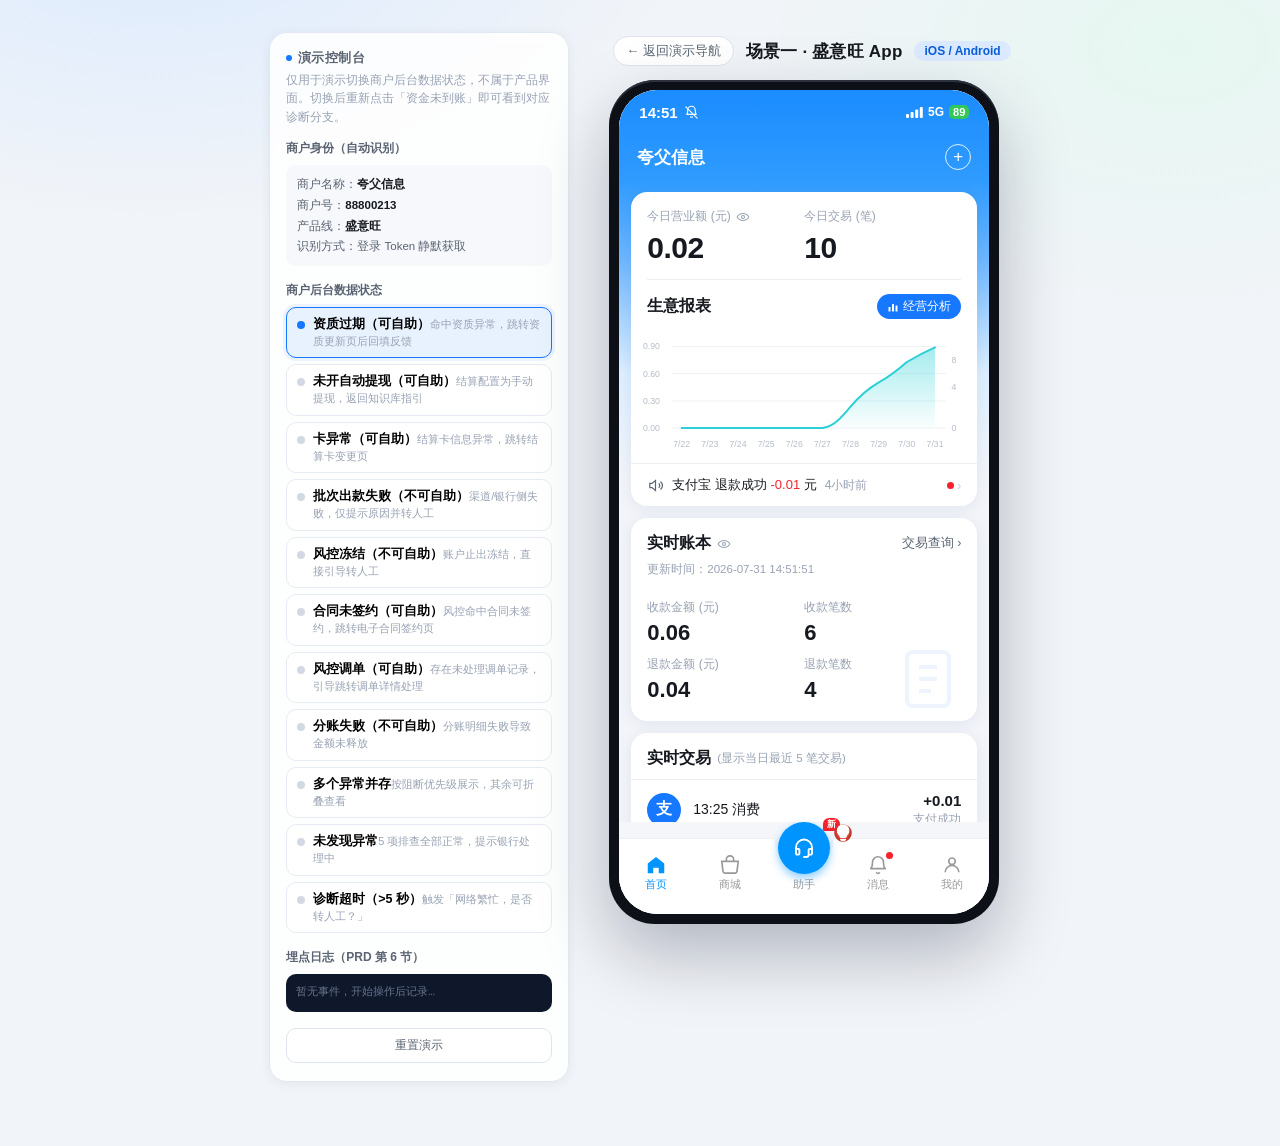
==== app.html @ 4fbb6209 "Deploy merchant self-service assistant demo for GitHub Pages. EOF" ====
<!DOCTYPE html>
<html lang="zh-CN">
<head>
<meta charset="UTF-8">
<meta name="viewport" content="width=device-width, initial-scale=1, viewport-fit=cover">
<title>盛意旺 App · 自助服务助手（演示）</title>
<link rel="stylesheet" href="https://cdn.jsdelivr.net/npm/bootstrap-icons@1.11.3/font/bootstrap-icons.min.css">
<link rel="stylesheet" href="assets/css/base.css?v=rediag1">
<link rel="stylesheet" href="assets/css/app.css?v=tab5">
  <link rel="stylesheet" href="assets/annotation/product-annotation.css">
</head>
<body>

<div class="stage">
  <!-- ==================== 演示控制台（非产品界面） ==================== -->
  <aside class="console">
    <div class="console-title">演示控制台</div>
    <p class="console-note">仅用于演示切换商户后台数据状态，不属于产品界面。切换后重新点击「资金未到账」即可看到对应诊断分支。</p>

    <div class="console-group">
      <h4>商户身份（自动识别）</h4>
      <div class="console-merchant" id="consoleMerchant"></div>
    </div>

    <div class="console-group">
      <h4>商户后台数据状态</h4>
      <div class="scenario-list" id="scenarioList"></div>
    </div>

    <div class="console-group">
      <h4>埋点日志（PRD 第 6 节）</h4>
      <div class="track-log" id="trackLog"><div class="empty">暂无事件，开始操作后记录…</div></div>
    </div>

    <button class="console-reset" id="btnReset">重置演示</button>
  </aside>

  <!-- ==================== 手机演示区 ==================== -->
  <main class="stage-main">
    <div class="stage-head">
      <a class="back" href="index.html">← 返回演示导航</a>
      <h1>场景一 · 盛意旺 App</h1>
      <span class="tag">iOS / Android</span>
    </div>

    <div class="phone">
      <div class="phone-screen" id="screen">

        <!-- ---------------- App 首页 ---------------- -->
        <section class="view is-active" data-view="home">
          <div class="app-top">
            <div data-statusbar="blue"></div>
            <div class="app-title-row">夸父信息<button class="plus">+</button></div>
          </div>

          <div class="view-body app-home">
            <!-- 营业额 + 生意报表 -->
            <div class="app-card">
              <div class="metric-row">
                <div class="metric">
                  <div class="m-label">今日营业额 (元)
                    <svg width="14" height="14" viewBox="0 0 24 24" fill="none" stroke="currentColor" stroke-width="1.8"><path d="M2 12s3.6-6 10-6 10 6 10 6-3.6 6-10 6-10-6-10-6z"/><circle cx="12" cy="12" r="2.6"/></svg>
                  </div>
                  <div class="m-num">0.02</div>
                </div>
                <div class="metric">
                  <div class="m-label">今日交易 (笔)</div>
                  <div class="m-num">10</div>
                </div>
              </div>

              <div class="card-divider"></div>

              <div class="report-head">
                <h3>生意报表</h3>
                <button class="analysis">
                  <svg width="12" height="12" viewBox="0 0 24 24" fill="currentColor"><rect x="3" y="12" width="4" height="9" rx="1"/><rect x="10" y="6" width="4" height="15" rx="1"/><rect x="17" y="9" width="4" height="12" rx="1"/></svg>
                  经营分析
                </button>
              </div>

              <div class="chart-wrap">
                <svg viewBox="0 0 340 132" role="img" aria-label="近十日营业额趋势">
                  <defs>
                    <linearGradient id="areaFill" x1="0" y1="0" x2="0" y2="1">
                      <stop offset="0%" stop-color="#2ad0d6" stop-opacity="0.42"/>
                      <stop offset="100%" stop-color="#2ad0d6" stop-opacity="0.02"/>
                    </linearGradient>
                  </defs>
                  <g font-size="9" fill="#b6bdc9">
                    <text x="4" y="21">0.90</text><text x="4" y="49">0.60</text>
                    <text x="4" y="77">0.30</text><text x="4" y="105">0.00</text>
                    <text x="322" y="35">8</text><text x="322" y="63">4</text><text x="322" y="105">0</text>
                  </g>
                  <g stroke="#eef1f5" stroke-width="1">
                    <line x1="34" y1="18" x2="316" y2="18"/><line x1="34" y1="46" x2="316" y2="46"/>
                    <line x1="34" y1="74" x2="316" y2="74"/><line x1="34" y1="102" x2="316" y2="102"/>
                  </g>
                  <path d="M44,102 L189,102 C200,101 208,92 218,80 C228,68 237,61 247,55 C260,48 268,41 276,34 C288,27 296,23 305,19 L305,102 Z" fill="url(#areaFill)"/>
                  <path d="M44,102 L189,102 C200,101 208,92 218,80 C228,68 237,61 247,55 C260,48 268,41 276,34 C288,27 296,23 305,19"
                        fill="none" stroke="#2ad0d6" stroke-width="2" stroke-linecap="round"/>
                  <g font-size="9" fill="#b6bdc9" text-anchor="middle">
                    <text x="44" y="122">7/22</text><text x="73" y="122">7/23</text><text x="102" y="122">7/24</text>
                    <text x="131" y="122">7/25</text><text x="160" y="122">7/26</text><text x="189" y="122">7/27</text>
                    <text x="218" y="122">7/28</text><text x="247" y="122">7/29</text><text x="276" y="122">7/30</text>
                    <text x="305" y="122">7/31</text>
                  </g>
                </svg>
              </div>

              <div class="broadcast">
                <svg width="17" height="17" viewBox="0 0 24 24" fill="none" stroke="#5b6472" stroke-width="1.7" stroke-linecap="round"><path d="M4 9v6h3l5 4V5L7 9H4z"/><path d="M17 9.5a3.5 3.5 0 0 1 0 5"/><path d="M19.5 7a6.5 6.5 0 0 1 0 10"/></svg>
                <span>支付宝 退款成功 <span class="bc-red">-0.01</span> 元</span>
                <span class="bc-time">4小时前</span>
                <span class="bc-arrow"><span class="bc-dot"></span>›</span>
              </div>
            </div>

            <!-- 实时账本 -->
            <div class="app-card">
              <div class="card-head">
                <h3>实时账本
                  <svg width="14" height="14" viewBox="0 0 24 24" fill="none" stroke="#98a2b3" stroke-width="1.8"><path d="M2 12s3.6-6 10-6 10 6 10 6-3.6 6-10 6-10-6-10-6z"/><circle cx="12" cy="12" r="2.6"/></svg>
                </h3>
                <span class="link">交易查询 ›</span>
              </div>
              <div class="update-time">更新时间：2026-07-31 14:51:51</div>
              <div class="ledger-grid">
                <div class="lg-item"><div class="lg-label">收款金额 (元)</div><div class="lg-num">0.06</div></div>
                <div class="lg-item"><div class="lg-label">收款笔数</div><div class="lg-num">6</div></div>
                <div class="lg-item"><div class="lg-label">退款金额 (元)</div><div class="lg-num">0.04</div></div>
                <div class="lg-item"><div class="lg-label">退款笔数</div><div class="lg-num">4</div></div>
              </div>
              <svg class="ledger-mark" width="72" height="72" viewBox="0 0 24 24" fill="none" stroke="#dbeafe" stroke-width="1.4"><rect x="4" y="3" width="14" height="18" rx="2"/><path d="M8 8h6M8 12h6M8 16h4"/></svg>
            </div>

            <!-- 实时交易 -->
            <div class="app-card">
              <div class="card-head"><h3>实时交易 <span class="sub">(显示当日最近 5 笔交易)</span></h3></div>
              <div style="height:6px"></div>
              <div class="trade-row"><span class="t-icon ali">支</span><span class="t-main">13:25 消费</span>
                <span class="t-right"><div class="t-amt">+0.01</div><div class="t-state">支付成功</div></span></div>
              <div class="trade-row"><span class="t-icon ali">支</span><span class="t-main">13:10 消费</span>
                <span class="t-right"><div class="t-amt">+0.01</div><div class="t-state">支付成功</div></span></div>
              <div class="trade-row"><span class="t-icon ali">支</span><span class="t-main">11:24 退款</span>
                <span class="t-right"><div class="t-amt minus">-0.01</div><div class="t-state">退款成功</div></span></div>
              <div class="trade-row"><span class="t-icon wx">微</span><span class="t-main">11:20 消费</span>
                <span class="t-right"><div class="t-amt">+0.01</div><div class="t-state">支付成功</div></span></div>
              <div class="trade-row"><span class="t-icon ali">支</span><span class="t-main">10:58 退款</span>
                <span class="t-right"><div class="t-amt minus">-0.01</div><div class="t-state">退款成功</div></span></div>
            </div>
          </div>

          <nav class="tabbar" data-tabbar>
            <div class="tabbar-surface" aria-hidden="true"></div>
            <div class="tabbar-row">
              <button class="tab is-on" data-tab="home" type="button">
                <i class="tab-ico" aria-hidden="true">
                  <svg width="22" height="22" viewBox="0 0 24 24" fill="currentColor"><path d="M12 3.2 3 10.4V21h6v-6h6v6h6V10.4z"/></svg>
                </i>
                <span class="tab-txt">首页</span>
              </button>
              <button class="tab" data-tab="shop" type="button">
                <i class="tab-ico" aria-hidden="true">
                  <svg width="22" height="22" viewBox="0 0 24 24" fill="none" stroke="currentColor" stroke-width="1.8"><path d="M3 8h18l-1.4 11a2 2 0 0 1-2 1.8H6.4a2 2 0 0 1-2-1.8z"/><path d="M8 8V6a4 4 0 0 1 8 0v2"/></svg>
                </i>
                <span class="tab-txt">商城</span>
              </button>
              <button class="tab tab-raised" data-tab="assistant" type="button">
                <i class="raised-btn" aria-hidden="true">
                  <em class="t-badge">新</em>
                  <svg width="24" height="24" viewBox="0 0 24 24" fill="none" stroke="#ffffff" stroke-width="1.9" stroke-linecap="round"><path d="M4 13v-1.5a8 8 0 0 1 16 0V13"/><path d="M4 13h2.4a1 1 0 0 1 1 1v3.6a1 1 0 0 1-1 1H5.2A1.2 1.2 0 0 1 4 17.4zM20 13h-2.4a1 1 0 0 0-1 1v3.6a1 1 0 0 0 1 1h1.2a1.2 1.2 0 0 0 1.2-1.2z"/><path d="M12 21h2.5a2 2 0 0 0 2-2"/></svg>
                </i>
                <span class="tab-txt">助手</span>
              </button>
              <button class="tab" data-tab="msg" type="button">
                <i class="tab-ico" aria-hidden="true">
                  <em class="t-dot"></em>
                  <svg width="22" height="22" viewBox="0 0 24 24" fill="none" stroke="currentColor" stroke-width="1.8"><path d="M18 9A6 6 0 0 0 6 9c0 6-2.5 7-2.5 7h17S18 15 18 9z"/><path d="M10 20a2.4 2.4 0 0 0 4 0"/></svg>
                </i>
                <span class="tab-txt">消息</span>
              </button>
              <button class="tab" data-tab="me" type="button">
                <i class="tab-ico" aria-hidden="true">
                  <svg width="22" height="22" viewBox="0 0 24 24" fill="none" stroke="currentColor" stroke-width="1.8"><circle cx="12" cy="8" r="3.6"/><path d="M4.5 20a7.5 7.5 0 0 1 15 0"/></svg>
                </i>
                <span class="tab-txt">我的</span>
              </button>
            </div>
            <span class="tabbar-tip">
              <span class="tooltip-icon"><i class="bi bi-lightbulb-fill"></i></span>
              <div class="product-tip"><div class="product-tip-content">底部 5 Tab：首页、商城、助手（中间凸起）、消息、我的。点击凸起「助手」基于登录 Token 静默识别商户，进入自助服务助手。</div></div>
            </span>
          </nav>
        </section>

        <!-- ---------------- 商城 / 消息 / 我的（底导占位页） ---------------- -->
        <section class="view" data-view="shop">
          <div class="asst-nav">
            <div data-statusbar="light"></div>
            <div class="nav-bar">商城</div>
          </div>
          <div class="view-body stub-page">
            <div class="stub-card">
              <div class="stub-ico shop">商</div>
              <h2>商城</h2>
              <p>演示环境底导路由占位页，正式环境展示采购商城首页。</p>
            </div>
          </div>
          <nav class="tabbar" data-tabbar></nav>
        </section>

        <section class="view" data-view="msg">
          <div class="asst-nav">
            <div data-statusbar="light"></div>
            <div class="nav-bar">消息</div>
          </div>
          <div class="view-body stub-page">
            <div class="stub-card">
              <div class="stub-ico msg">讯</div>
              <h2>消息</h2>
              <p>演示环境底导路由占位页，正式环境展示系统通知与会话列表。</p>
            </div>
          </div>
          <nav class="tabbar" data-tabbar></nav>
        </section>

        <section class="view" data-view="me">
          <div class="asst-nav">
            <div data-statusbar="light"></div>
            <div class="nav-bar">我的</div>
          </div>
          <div class="view-body stub-page">
            <div class="stub-card">
              <div class="stub-ico me">我</div>
              <h2>我的</h2>
              <p>演示环境底导路由占位页，正式环境展示商户中心。</p>
            </div>
          </div>
          <nav class="tabbar" data-tabbar></nav>
        </section>

        <!-- ---------------- 自助服务助手首页 ---------------- -->
        <section class="view" data-view="asst-home">
          <div class="asst-nav">
            <div data-statusbar="light"></div>
            <div class="nav-bar">
              <div class="nav-left"><button data-act="back-app" type="button" aria-label="返回">‹</button></div>
              <span class="nav-title">自助服务助手
                <span class="tooltip-icon"><i class="bi bi-lightbulb-fill"></i></span>
                <div class="product-tip">
                  <div class="product-tip-content">助手首页顶部展示问候语与商户名称，身份来自登录态自动识别；获取失败时不阻断流程，降级为引导页并可直接转人工。左上角返回可回到 App 上一页。</div>
                </div>
              </span>
              <div class="nav-right"><button data-act="to-agent-direct" type="button" style="color:var(--brand);font-size:13px">人工</button></div>
            </div>
          </div>
          <div class="view-body" data-slot="asst-home"></div>
        </section>

        <!-- ---------------- 结算信息与结算规则 ---------------- -->
        <section class="view" data-view="asst-settle">
          <div class="asst-nav">
            <div data-statusbar="light"></div>
            <div class="nav-bar">
              <div class="nav-left"><button data-act="back-home" type="button" aria-label="返回">‹</button></div>
              <span class="nav-title">结算信息
                <span class="tooltip-icon"><i class="bi bi-lightbulb-fill"></i></span>
                <div class="product-tip"><div class="product-tip-content">展示当前商户的结算卡（类型、账户名与卡号脱敏、归属银行）与结算规则（周期、日切时间、自动提现、预留金额、出款服务类型），是判断「未到账」是否属于规则内的关键依据。</div></div>
              </span>
            </div>
          </div>
          <div class="view-body" data-slot="asst-settle"></div>
        </section>

        <!-- ---------------- 诊断中 ---------------- -->
        <section class="view" data-view="asst-diag">
          <div class="asst-nav">
            <div data-statusbar="light"></div>
            <div class="nav-bar">
              <div class="nav-left"><button data-act="back-home" type="button" aria-label="返回">‹</button></div>
              <span class="nav-title">智能诊断
                <span class="tooltip-icon"><i class="bi bi-lightbulb-fill"></i></span>
                <div class="product-tip">
                  <div class="product-tip-content">诊断引擎并行查询风控、资质、结算配置、出款批次、分账 5 个系统，命中首个阻断异常即终止后续查询并返回结论，目标 10 秒内出结果。</div>
                </div>
              </span>
            </div>
          </div>
          <div class="view-body" data-slot="asst-diag"></div>
        </section>

        <!-- ---------------- 诊断结果 ---------------- -->
        <section class="view" data-view="asst-result">
          <div class="asst-nav">
            <div data-statusbar="light"></div>
            <div class="nav-bar">
              <div class="nav-left"><button data-act="back-home" type="button" aria-label="返回">‹</button></div>
              <span class="nav-title">诊断报告
                <span class="tooltip-icon"><i class="bi bi-lightbulb-fill"></i></span>
                <div class="product-tip">
                  <div class="product-tip-content">结果页分三种形态：命中异常且可自助（主按钮跳转修复页）、命中异常不可自助（引导转人工）、未发现异常（安抚文案+稍后查看）。</div>
                </div>
              </span>
            </div>
          </div>
          <div class="view-body" data-slot="asst-result"></div>
        </section>

        <!-- ---------------- 自助修复功能页（由助手渲染） ---------------- -->
        <section class="view" data-view="asst-page"></section>

        <!-- ---------------- 人工客服 ---------------- -->
        <section class="view agent-view" data-view="asst-agent">
          <div class="asst-nav">
            <div data-statusbar="light"></div>
            <div class="nav-bar">
              <div class="nav-left"><button data-act="back-home" type="button" aria-label="返回">‹</button></div>
              <span class="nav-title">在线客服
                <span class="tooltip-icon"><i class="bi bi-lightbulb-fill"></i></span>
                <div class="product-tip">
                  <div class="product-tip-content">转人工时自动携带诊断快照（商户号、产品线、诊断流水号、5 项排查结果、用户操作与反馈），客服工作台同屏展示，无需商户重复描述。</div>
                </div>
              </span>
            </div>
          </div>
          <div class="view-body" data-slot="asst-agent"></div>
          <div class="chat-input">
            <div class="fake-input">演示环境，暂不支持输入</div>
            <svg width="24" height="24" viewBox="0 0 24 24" fill="none" stroke="#98a2b3" stroke-width="1.8"><circle cx="12" cy="12" r="9"/><path d="M12 8v8M8 12h8"/></svg>
          </div>
        </section>

        <div class="toast"></div>
      </div>
    </div>
  </main>
</div>

<script src="assets/js/annotation.js?v=ro1"></script>
<script src="assets/js/mock.js?v=payout2"></script>
<script src="assets/js/assistant.js?v=rediag1"></script>
<script src="assets/js/app.js?v=ro1"></script>
  <script src="assets/annotation/product-annotation.js" defer></script>
</body>
</html>
---- assets/css/base.css ----
/* ==========================================================================
   商户自助服务助手 · 公共样式
   包含：设计变量 / 演示舞台与手机壳 / 演示控制台 / 自助助手通用组件 / 产品标注
   ========================================================================== */

:root {
  --brand: #1677ff;
  --brand-strong: #0a5fd8;
  --brand-soft: #e8f2ff;
  --brand-grad: linear-gradient(135deg, #2b8cff 0%, #1677ff 55%, #0a5fd8 100%);

  --danger: #f5222d;
  --danger-soft: #fff1f0;
  --warn: #fa8c16;
  --warn-soft: #fff7e6;
  --success: #00b578;
  --success-soft: #e8fbf3;

  --text-1: #16191f;
  --text-2: #5b6472;
  --text-3: #98a2b3;
  --line: #edeff3;
  --bg: #f4f6f9;
  --card: #ffffff;

  --r-sm: 8px;
  --r-md: 12px;
  --r-lg: 16px;
  --r-xl: 22px;

  --shadow-card: 0 2px 12px rgba(16, 30, 54, 0.06);
  --shadow-pop: 0 -6px 28px rgba(16, 30, 54, 0.16);

  --font: -apple-system, BlinkMacSystemFont, "PingFang SC", "HarmonyOS Sans SC",
    "Microsoft YaHei", "Helvetica Neue", Arial, sans-serif;
  --font-num: "SF Pro Display", -apple-system, "PingFang SC", "Segoe UI", Arial, sans-serif;
}

* { box-sizing: border-box; -webkit-tap-highlight-color: transparent; }

body {
  margin: 0;
  font-family: var(--font);
  color: var(--text-1);
  background:
    radial-gradient(900px 520px at 12% -8%, #dbeafe 0%, rgba(219, 234, 254, 0) 60%),
    radial-gradient(760px 480px at 92% 4%, #e6f7f1 0%, rgba(230, 247, 241, 0) 55%),
    #f1f4f8;
  min-height: 100vh;
  -webkit-font-smoothing: antialiased;
}

button { font-family: inherit; cursor: pointer; border: none; background: none; }
a { color: inherit; }

/* ------------------------------ 演示舞台 ------------------------------ */

.stage {
  display: flex;
  align-items: flex-start;
  justify-content: center;
  gap: 40px;
  padding: 32px 24px 64px;
  max-width: 1180px;
  margin: 0 auto;
}

.stage-main { padding-top: 4px; }

.stage-head {
  display: flex;
  align-items: center;
  gap: 12px;
  margin: 0 0 14px 4px;
}

.stage-head h1 {
  font-size: 17px;
  margin: 0;
  letter-spacing: 0.2px;
}

.stage-head .tag {
  font-size: 12px;
  color: var(--brand-strong);
  background: #dbeafe;
  border-radius: 999px;
  padding: 3px 10px;
  font-weight: 600;
}

.stage-head .back {
  font-size: 13px;
  color: var(--text-2);
  text-decoration: none;
  border: 1px solid #dfe4ec;
  background: #fff;
  border-radius: 999px;
  padding: 5px 12px;
}

.stage-head .back:hover { color: var(--brand); border-color: #bcd6ff; }

/* ------------------------------ 手机壳 ------------------------------ */

.phone {
  width: 390px;
  height: 844px;
  border-radius: 46px;
  background: #0d1117;
  padding: 10px;
  box-shadow: 0 30px 70px rgba(13, 22, 45, 0.28), 0 2px 0 #2b323d inset;
  position: relative;
  flex: 0 0 auto;
}

.phone-screen {
  position: relative;
  width: 100%;
  height: 100%;
  border-radius: 38px;
  overflow: hidden;
  background: var(--bg);
  display: flex;
  flex-direction: column;
}

/* 系统状态栏（复刻附件截图） */
.status-bar {
  height: 44px;
  flex: 0 0 44px;
  display: flex;
  align-items: center;
  justify-content: space-between;
  padding: 0 20px;
  font-size: 15px;
  font-weight: 600;
  font-family: var(--font-num);
  position: relative;
  z-index: 5;
}

.status-bar .sb-left { display: flex; align-items: center; gap: 6px; }
.status-bar .sb-right { display: flex; align-items: center; gap: 5px; }

.status-bar svg { display: block; }

.sb-battery {
  display: inline-flex;
  align-items: center;
  gap: 2px;
  background: #34c759;
  color: #fff;
  border-radius: 5px;
  padding: 1px 4px;
  font-size: 11px;
  font-weight: 700;
}

.status-bar.on-blue, .status-bar.on-blue .sb-battery { color: #fff; }
.status-bar.on-light { color: #16191f; }

/* 页面层：多个视图叠放在手机屏幕内，通过 .is-active 切换 */
.view {
  position: absolute;
  inset: 0;
  display: none;
  flex-direction: column;
  background: var(--bg);
}

.view.is-active { display: flex; }

.view-body {
  flex: 1 1 auto;
  overflow-y: auto;
  overflow-x: hidden;
  -webkit-overflow-scrolling: touch;
}

.view-body::-webkit-scrollbar { width: 0; }

.slide-in { animation: slideIn 0.26s cubic-bezier(0.22, 0.61, 0.36, 1); }

@keyframes slideIn {
  from { transform: translateX(22px); opacity: 0.4; }
  to { transform: translateX(0); opacity: 1; }
}

.fade-in { animation: fadeIn 0.24s ease; }

@keyframes fadeIn {
  from { opacity: 0; transform: translateY(6px); }
  to { opacity: 1; transform: none; }
}

/* ------------------------------ 演示控制台（非产品界面） ------------------------------ */

.console {
  width: 300px;
  flex: 0 0 300px;
  background: rgba(255, 255, 255, 0.86);
  backdrop-filter: blur(6px);
  border: 1px solid #e2e8f0;
  border-radius: 18px;
  padding: 16px 16px 18px;
  box-shadow: var(--shadow-card);
  position: sticky;
  top: 24px;
}

.console-title {
  font-size: 13px;
  font-weight: 700;
  letter-spacing: 0.4px;
  color: var(--text-2);
  display: flex;
  align-items: center;
  gap: 6px;
  margin-bottom: 4px;
}

.console-title::before {
  content: "";
  width: 6px; height: 6px;
  border-radius: 50%;
  background: var(--brand);
}

.console-note {
  font-size: 11.5px;
  color: var(--text-3);
  line-height: 1.6;
  margin: 0 0 14px;
}

.console-group { margin-bottom: 16px; }

.console-group > h4 {
  font-size: 12px;
  margin: 0 0 8px;
  color: var(--text-2);
  font-weight: 700;
}

.scenario-list { display: flex; flex-direction: column; gap: 6px; }

.scenario {
  text-align: left;
  border: 1px solid #e6eaf2;
  background: #fff;
  border-radius: 10px;
  padding: 8px 10px;
  display: flex;
  gap: 8px;
  align-items: flex-start;
  transition: all 0.18s;
}

.scenario:hover { border-color: #b9d5ff; background: #f7fbff; }

.scenario.is-on {
  border-color: var(--brand);
  background: var(--brand-soft);
  box-shadow: 0 0 0 3px rgba(22, 119, 255, 0.08);
}

.scenario .dot {
  width: 8px; height: 8px;
  border-radius: 50%;
  background: #d3d9e4;
  margin-top: 5px;
  flex: 0 0 8px;
}

.scenario.is-on .dot { background: var(--brand); }
.scenario .s-name { font-size: 12.5px; font-weight: 600; }
.scenario .s-desc { font-size: 11px; color: var(--text-3); margin-top: 2px; line-height: 1.5; }

.console-merchant {
  font-size: 11.5px;
  color: var(--text-2);
  background: #f6f8fb;
  border-radius: 10px;
  padding: 9px 11px;
  line-height: 1.8;
}

.console-merchant b { color: var(--text-1); }

.track-log {
  max-height: 220px;
  overflow-y: auto;
  font-size: 11px;
  line-height: 1.6;
  color: var(--text-2);
  background: #0f172a;
  border-radius: 10px;
  padding: 10px;
  font-family: ui-monospace, SFMono-Regular, Consolas, monospace;
}

.track-log .row { color: #cbd5e1; padding: 2px 0; border-bottom: 1px dashed rgba(255,255,255,0.06); }
.track-log .row b { color: #7dd3fc; font-weight: 600; }
.track-log .row i { color: #94a3b8; font-style: normal; }
.track-log .empty { color: #64748b; }

.console-reset {
  width: 100%;
  border: 1px solid #dfe4ec;
  background: #fff;
  color: var(--text-2);
  border-radius: 10px;
  padding: 8px;
  font-size: 12px;
}

.console-reset:hover { border-color: var(--brand); color: var(--brand); }

/* ------------------------------ 助手通用组件 ------------------------------ */

.nav-bar {
  flex: 0 0 44px;
  height: 44px;
  display: flex;
  align-items: center;
  justify-content: center;
  position: relative;
  font-size: 17px;
  font-weight: 600;
}

.nav-bar .nav-left,
.nav-bar .nav-right {
  position: absolute;
  top: 0; bottom: 0;
  display: flex;
  align-items: center;
  gap: 14px;
  font-size: 15px;
  font-weight: 400;
}

.nav-bar .nav-left { left: 14px; }
.nav-bar .nav-right { right: 14px; }

/* 助手首页 */
.asst-hero {
  padding: 18px 18px 26px;
  background: var(--brand-grad);
  color: #fff;
  position: relative;
  overflow: hidden;
}

.asst-hero::after {
  content: "";
  position: absolute;
  right: -40px; top: -60px;
  width: 190px; height: 190px;
  border-radius: 50%;
  background: rgba(255, 255, 255, 0.12);
}

.asst-hero .greet { font-size: 21px; font-weight: 700; letter-spacing: 0.3px; flex: 1; min-width: 0; }
.asst-hero .greet small { font-weight: 500; opacity: 0.9; font-size: 13px; display: block; margin-top: 6px; }

.asst-hero .hero-top {
  display: flex;
  align-items: flex-start;
  gap: 10px;
  position: relative;
  z-index: 1;
}

.asst-hero .mch-switch-wrap {
  flex: 0 0 auto;
  display: inline-flex;
  align-items: center;
  gap: 4px;
  margin-top: 2px;
  position: relative;
  z-index: 2;
}

.asst-hero .mch-switch {
  display: inline-flex;
  align-items: center;
  gap: 3px;
  padding: 7px 12px;
  border-radius: 999px;
  background: #fff;
  color: var(--brand-strong, #1552c4);
  font-size: 12.5px;
  font-weight: 700;
  font-family: inherit;
  line-height: 1;
  box-shadow: 0 4px 14px rgba(16, 24, 40, 0.14);
  white-space: nowrap;
  cursor: pointer;
}

.asst-hero .mch-switch .ms-ico {
  font-size: 13px;
  font-weight: 700;
  margin-left: 1px;
}

.asst-hero .mch-switch-wrap .tooltip-icon {
  color: #fff;
  opacity: 0.95;
}

.asst-hero .mch-switch:active {
  transform: scale(0.96);
  background: #f3f7ff;
}

.asst-hero .id-row {
  display: flex;
  align-items: center;
  flex-wrap: wrap;
  gap: 7px;
  margin-top: 14px;
  font-size: 11.5px;
}

.asst-hero .chip {
  background: rgba(255, 255, 255, 0.2);
  border: 1px solid rgba(255, 255, 255, 0.28);
  border-radius: 999px;
  padding: 3px 9px;
  white-space: nowrap;
}

.asst-cards { padding: 0 14px; margin-top: -14px; position: relative; z-index: 2; }

.entry-card {
  width: 100%;
  text-align: left;
  background: var(--card);
  border-radius: var(--r-lg);
  padding: 16px;
  display: flex;
  align-items: center;
  gap: 14px;
  box-shadow: var(--shadow-card);
  margin-bottom: 12px;
  transition: transform 0.16s, box-shadow 0.16s;
}

.entry-card:active { transform: scale(0.985); }

.entry-card .ec-icon {
  width: 46px; height: 46px;
  border-radius: 14px;
  display: grid;
  place-items: center;
  flex: 0 0 46px;
}

.entry-card.primary .ec-icon { background: linear-gradient(135deg, #ff8a5b, #f5222d); color: #fff; }
.entry-card.secondary .ec-icon { background: #eef1f6; color: var(--text-2); }

.entry-card .ec-title { font-size: 16px; font-weight: 700; display: flex; align-items: center; gap: 6px; }
.entry-card .ec-desc { font-size: 12px; color: var(--text-3); margin-top: 4px; line-height: 1.5; }
.entry-card .ec-arrow { margin-left: auto; color: #c6cdd8; flex: 0 0 auto; }

.entry-card .hot {
  font-size: 10px;
  background: var(--danger-soft);
  color: var(--danger);
  border-radius: 4px;
  padding: 1px 5px;
  font-weight: 600;
}

/* 商户切换列表 */
.mch-list { margin-top: 14px; display: flex; flex-direction: column; gap: 8px; max-height: 300px; overflow-y: auto; }

.mch-item {
  width: 100%;
  text-align: left;
  border: 1.5px solid #e6eaf2;
  border-radius: 12px;
  padding: 12px 13px;
  background: #fff;
  display: flex;
  align-items: center;
  gap: 10px;
  transition: all 0.16s;
}

.mch-item.is-on { border-color: var(--brand); background: var(--brand-soft); }
.mch-item .mi-main { flex: 1; min-width: 0; }
.mch-item .mi-name { font-size: 14.5px; font-weight: 600; display: flex; align-items: center; gap: 7px; }
.mch-item .mi-id { display: block; font-size: 11.5px; color: var(--text-3); margin-top: 4px; font-family: var(--font-num); }
.mch-item .mi-state { font-size: 11.5px; color: var(--text-3); flex: 0 0 auto; }
.mch-item.is-on .mi-state { color: var(--brand); font-weight: 600; }

.line-tag { font-style: normal; font-size: 10.5px; border-radius: 4px; padding: 2px 6px; font-weight: 600; }
.line-tag.syw { background: var(--brand-soft); color: var(--brand-strong); }
.line-tag.offline { background: #f1f3f7; color: var(--text-2); }

/* 结算信息摘要卡（助手首页） */
.settle-card {
  margin: 2px 14px 12px;
  background: var(--card);
  border-radius: var(--r-lg);
  box-shadow: var(--shadow-card);
  padding: 14px;
  text-align: left;
  width: calc(100% - 28px);
}

.settle-card .sc-head { display: flex; align-items: center; margin-bottom: 10px; }
.settle-card .sc-title { font-size: 14px; font-weight: 700; }
.settle-card .sc-more { margin-left: auto; font-size: 12px; color: var(--brand); }
.settle-card .sc-line { display: flex; font-size: 12.5px; padding: 4px 0; }
.settle-card .sc-k { color: var(--text-3); flex: 0 0 60px; }
.settle-card .sc-v { flex: 1; color: var(--text-1); line-height: 1.6; }
.settle-card .warn-text { font-style: normal; color: var(--warn); font-weight: 600; }

/* 人工客服会话地址 */
.agent-link {
  margin: 0 14px 12px;
  background: var(--card);
  border: 1px solid #e6eaf2;
  border-radius: var(--r-lg);
  padding: 13px 14px;
}

.agent-link .al-head { display: flex; align-items: center; font-size: 13.5px; font-weight: 700; }
.agent-link .al-key {
  margin-left: auto;
  font-size: 11px;
  font-family: var(--font-num);
  color: var(--brand-strong);
  background: var(--brand-soft);
  border-radius: 5px;
  padding: 2px 7px;
}

.agent-link .al-base {
  margin: 9px 0 8px;
  font-size: 11.5px;
  line-height: 1.6;
  color: var(--text-2);
  font-family: var(--font-num);
  word-break: break-all;
  background: #f6f8fb;
  border-radius: 8px;
  padding: 8px 10px;
}

.agent-link .al-params { font-size: 11.5px; line-height: 1.9; color: var(--text-3); }
.agent-link .al-params b {
  display: inline-block;
  min-width: 62px;
  color: var(--brand-strong);
  font-family: var(--font-num);
  font-weight: 600;
  margin-right: 6px;
}

.agent-link .al-raw { margin: 8px 0 11px; }
.agent-link .al-raw summary {
  font-size: 11.5px;
  color: var(--brand);
  cursor: pointer;
  list-style: none;
  padding: 4px 0;
}
.agent-link .al-raw summary::-webkit-details-marker { display: none; }
.agent-link .al-raw summary::after { content: ' ▾'; }
.agent-link .al-raw[open] summary::after { content: ' ▴'; }

.agent-link .al-url {
  font-size: 10.5px;
  line-height: 1.6;
  color: var(--text-3);
  font-family: var(--font-num);
  word-break: break-all;
  background: #f6f8fb;
  border-radius: 8px;
  padding: 8px 10px;
  max-height: 110px;
  overflow-y: auto;
}

/* 会话开始时自动发送给客服的图文消息 */
.auto-msg { margin: 0 14px 12px; }

.auto-msg .am-head { display: flex; align-items: center; font-size: 13px; font-weight: 700; margin-bottom: 8px; }
.auto-msg .am-tag {
  margin-left: auto;
  font-size: 11px;
  color: var(--warn);
  background: var(--warn-soft);
  border-radius: 5px;
  padding: 2px 7px;
}

.auto-msg .am-card {
  background: var(--card);
  border: 1px solid #dbe6fb;
  border-left: 3px solid var(--brand);
  border-radius: 12px;
  padding: 13px 14px;
}

.auto-msg .am-title { font-size: 13.5px; font-weight: 700; line-height: 1.5; }
.auto-msg .am-desc { font-size: 12px; color: var(--text-2); line-height: 1.65; margin-top: 6px; }
.auto-msg .am-url {
  font-size: 11px;
  font-family: var(--font-num);
  color: var(--brand);
  word-break: break-all;
  line-height: 1.6;
  margin: 9px 0 10px;
}

.auto-msg .am-btns { display: flex; gap: 8px; }
.auto-msg .am-btns .btn { flex: 1; font-size: 12.5px; padding: 9px 0; }
.auto-msg .am-foot { font-size: 11px; color: var(--text-3); margin-top: 8px; line-height: 1.7; }

.alert-bar {
  margin: 12px 14px 0;
  border-radius: var(--r-md);
  padding: 10px 13px;
  font-size: 12.5px;
  line-height: 1.65;
}

.alert-bar.bad { background: var(--danger-soft); color: #a8071a; }
.alert-bar.warn { background: var(--warn-soft); color: #a75d00; }

.form-row .f-tag.warn { background: var(--warn-soft); color: var(--warn); }

.faq-block { padding: 6px 14px 24px; }

.faq-block h3 {
  font-size: 14px;
  margin: 10px 4px 10px;
  display: flex;
  align-items: center;
}

.faq-list { background: var(--card); border-radius: var(--r-lg); box-shadow: var(--shadow-card); overflow: hidden; }

.faq-item {
  width: 100%;
  text-align: left;
  padding: 13px 14px;
  font-size: 13.5px;
  color: var(--text-1);
  border-bottom: 1px solid var(--line);
  display: flex;
  align-items: center;
  gap: 8px;
  background: #fff;
}

.faq-item:last-child { border-bottom: none; }
.faq-item .q-badge { color: var(--brand); font-size: 12px; font-weight: 700; }
.faq-item .ec-arrow { margin-left: auto; color: #c6cdd8; }

.asst-foot {
  text-align: center;
  font-size: 11px;
  color: var(--text-3);
  padding: 4px 20px 22px;
  line-height: 1.7;
}

/* 诊断中 */
.diagnosing {
  padding: 40px 22px 24px;
  text-align: center;
}

.radar {
  width: 116px; height: 116px;
  margin: 8px auto 0;
  position: relative;
  display: grid;
  place-items: center;
}

.radar span {
  position: absolute;
  inset: 0;
  border-radius: 50%;
  border: 2px solid rgba(22, 119, 255, 0.35);
  animation: radar 1.8s ease-out infinite;
}

.radar span:nth-child(2) { animation-delay: 0.6s; }
.radar span:nth-child(3) { animation-delay: 1.2s; }

@keyframes radar {
  0% { transform: scale(0.42); opacity: 0.9; }
  100% { transform: scale(1); opacity: 0; }
}

.radar .core {
  width: 52px; height: 52px;
  border-radius: 50%;
  background: var(--brand-grad);
  color: #fff;
  display: grid;
  place-items: center;
  box-shadow: 0 6px 18px rgba(22, 119, 255, 0.4);
  z-index: 2;
}

.diagnosing .d-title { font-size: 17px; font-weight: 700; margin-top: 22px; }
.diagnosing .d-sub { font-size: 12.5px; color: var(--text-3); margin-top: 8px; }

.progress {
  height: 4px;
  background: #e6eaf2;
  border-radius: 99px;
  overflow: hidden;
  margin: 18px 30px 24px;
}

.progress i {
  display: block;
  height: 100%;
  width: 0;
  background: var(--brand-grad);
  border-radius: 99px;
  transition: width 0.4s ease;
}

.step-list {
  background: var(--card);
  border-radius: var(--r-lg);
  box-shadow: var(--shadow-card);
  padding: 4px 14px;
  text-align: left;
}

.step {
  display: flex;
  align-items: center;
  gap: 10px;
  padding: 11px 0;
  border-bottom: 1px solid var(--line);
  font-size: 13px;
}

.step:last-child { border-bottom: none; }

.step .st-icon {
  width: 18px; height: 18px;
  border-radius: 50%;
  flex: 0 0 18px;
  display: grid;
  place-items: center;
  font-size: 11px;
  background: #eef1f6;
  color: var(--text-3);
}

.step.running .st-icon { background: var(--brand-soft); color: var(--brand); animation: spin 0.9s linear infinite; }
.step.done .st-icon { background: var(--success-soft); color: var(--success); }
.step.resolved .st-icon { background: var(--brand-soft); color: var(--brand); }
.step.bad .st-icon { background: var(--danger-soft); color: var(--danger); }
.step.skip .st-icon { background: #f3f4f6; color: #b7bfcc; }

@keyframes spin { to { transform: rotate(360deg); } }

.step .st-name { font-weight: 500; }
.step .st-source { font-size: 11px; color: var(--text-3); margin-top: 2px; }
.step .st-state { margin-left: auto; font-size: 11.5px; color: var(--text-3); flex: 0 0 auto; }
.step.done .st-state { color: var(--success); }
.step.resolved .st-state { color: var(--brand); font-weight: 600; }
.step.bad .st-state { color: var(--danger); font-weight: 600; }

.rediag-box {
  margin: 12px 0 8px;
  padding: 12px;
  border-radius: 10px;
  background: #f7f8fa;
  border: 1px dashed #dce1e8;
}

.rediag-box.is-ready {
  background: rgba(0, 148, 255, 0.06);
  border-color: rgba(0, 148, 255, 0.35);
}

.rediag-text {
  font-size: 12px;
  color: var(--text-2);
  line-height: 1.65;
  margin-bottom: 10px;
}

.rediag-btn { font-size: 14px !important; padding: 11px !important; }
.rediag-btn:disabled {
  opacity: 0.55;
  cursor: not-allowed;
  transform: none !important;
}

/* 诊断结果 */
.result { padding: 24px 16px 30px; }

.result-head { text-align: center; padding: 6px 8px 18px; }

.result-icon {
  width: 62px; height: 62px;
  border-radius: 50%;
  margin: 0 auto 14px;
  display: grid;
  place-items: center;
  font-size: 30px;
  color: #fff;
  animation: pop 0.4s cubic-bezier(0.34, 1.56, 0.64, 1);
}

@keyframes pop {
  from { transform: scale(0.5); opacity: 0; }
  to { transform: scale(1); opacity: 1; }
}

.result-icon.bad { background: linear-gradient(135deg, #ff7875, #f5222d); box-shadow: 0 8px 20px rgba(245, 34, 45, 0.28); }
.result-icon.ok { background: linear-gradient(135deg, #4ddba4, #00b578); box-shadow: 0 8px 20px rgba(0, 181, 120, 0.26); }

.result-head h2 { font-size: 18px; margin: 0 0 8px; line-height: 1.45; }
.result-head p { font-size: 13px; color: var(--text-2); margin: 0; line-height: 1.7; }

.res-card {
  background: var(--card);
  border-radius: var(--r-lg);
  box-shadow: var(--shadow-card);
  padding: 14px;
  margin-bottom: 12px;
}

.res-card .rc-label {
  font-size: 12px;
  font-weight: 700;
  color: var(--text-2);
  display: flex;
  align-items: center;
  gap: 6px;
  margin-bottom: 8px;
}

.res-card .rc-label .bar { width: 3px; height: 12px; border-radius: 2px; background: var(--danger); }
.res-card .rc-text { font-size: 13px; color: var(--text-1); line-height: 1.75; }

.kv { display: flex; font-size: 12.5px; padding: 5px 0; }
.kv .k { color: var(--text-3); flex: 0 0 86px; }
.kv .v { color: var(--text-1); flex: 1; word-break: break-all; }

.btn {
  width: 100%;
  border-radius: 12px;
  padding: 13px;
  font-size: 15px;
  font-weight: 600;
  display: flex;
  align-items: center;
  justify-content: center;
  gap: 6px;
  transition: transform 0.14s, opacity 0.14s;
}

.btn:active { transform: scale(0.985); opacity: 0.92; }
.btn-primary { background: var(--brand-grad); color: #fff; box-shadow: 0 6px 16px rgba(22, 119, 255, 0.28); }
.btn-ghost { background: #fff; color: var(--text-2); border: 1px solid #e3e8f0; }
.btn-danger { background: var(--danger); color: #fff; }
.btn-green { background: var(--success); color: #fff; }
.btn-row { display: flex; flex-direction: column; gap: 10px; margin-top: 16px; }

.collapse { margin-top: 16px; background: var(--card); border-radius: var(--r-lg); box-shadow: var(--shadow-card); overflow: hidden; }

.collapse > summary {
  list-style: none;
  padding: 13px 14px;
  font-size: 13px;
  font-weight: 600;
  color: var(--text-2);
  display: flex;
  align-items: center;
  gap: 8px;
  cursor: pointer;
}

.collapse > summary::-webkit-details-marker { display: none; }
.collapse > summary .caret { margin-left: auto; transition: transform 0.2s; color: #c6cdd8; }
.collapse[open] > summary .caret { transform: rotate(180deg); }
.collapse .cp-body { padding: 0 14px 8px; border-top: 1px solid var(--line); }

.other-tip {
  font-size: 12px;
  color: var(--warn);
  background: var(--warn-soft);
  border-radius: 8px;
  padding: 8px 10px;
  margin: 12px 0 4px;
  line-height: 1.6;
}

.trace-foot {
  font-size: 11px;
  color: var(--text-3);
  text-align: center;
  margin-top: 16px;
  line-height: 1.8;
}

/* 遮罩 / 底部弹层 */
.mask {
  position: absolute;
  inset: 0;
  background: rgba(9, 14, 26, 0.45);
  z-index: 40;
  display: none;
  align-items: flex-end;
  animation: fadeIn 0.2s ease;
}

.mask.is-active { display: flex; }
.mask.center { align-items: center; justify-content: center; }

.sheet {
  width: 100%;
  background: #fff;
  border-radius: 20px 20px 0 0;
  padding: 20px 18px 22px;
  box-shadow: var(--shadow-pop);
  animation: sheetUp 0.28s cubic-bezier(0.22, 0.61, 0.36, 1);
}

@keyframes sheetUp { from { transform: translateY(100%); } to { transform: none; } }

.sheet-head {
  display: flex;
  align-items: flex-start;
  margin-bottom: 4px;
}

.sheet-head h3 { font-size: 16px; margin: 0 0 6px; }
.sheet-head p { font-size: 12.5px; color: var(--text-3); margin: 0; line-height: 1.6; }
.sheet-close { margin-left: auto; color: #c6cdd8; font-size: 18px; padding: 0 2px; }

.fb-options { display: flex; gap: 10px; margin-top: 16px; }

.fb-opt {
  flex: 1;
  border: 1.5px solid #e3e8f0;
  border-radius: 12px;
  padding: 14px 8px;
  text-align: center;
  font-size: 14px;
  font-weight: 600;
  color: var(--text-2);
  transition: all 0.16s;
}

.fb-opt.solved.is-on { border-color: var(--success); background: var(--success-soft); color: var(--success); }
.fb-opt.unsolved.is-on { border-color: var(--warn); background: var(--warn-soft); color: var(--warn); }
.fb-opt .em { display: block; font-size: 20px; margin-bottom: 6px; }

.fb-reason { margin-top: 14px; display: none; }
.fb-reason.is-show { display: block; }
.fb-reason .r-label { font-size: 12px; color: var(--text-3); margin-bottom: 8px; }
.fb-chips { display: flex; flex-wrap: wrap; gap: 8px; }

.fb-chip {
  font-size: 12px;
  border: 1px solid #e3e8f0;
  border-radius: 999px;
  padding: 6px 11px;
  color: var(--text-2);
  background: #fff;
}

.fb-chip.is-on { border-color: var(--brand); color: var(--brand); background: var(--brand-soft); }

.dialog {
  width: 290px;
  background: #fff;
  border-radius: 16px;
  padding: 22px 18px 14px;
  text-align: center;
  animation: pop 0.24s cubic-bezier(0.34, 1.56, 0.64, 1);
}

.dialog h3 { font-size: 16px; margin: 0 0 10px; }
.dialog p { font-size: 13px; color: var(--text-2); margin: 0; line-height: 1.7; }
.dialog .dlg-btns { display: flex; margin: 18px -18px -14px; border-top: 1px solid var(--line); }

.dialog .dlg-btns button {
  flex: 1;
  padding: 13px;
  font-size: 15px;
  color: var(--text-2);
}

.dialog .dlg-btns button + button { border-left: 1px solid var(--line); color: var(--brand); font-weight: 600; }

.toast {
  position: absolute;
  left: 50%;
  top: 46%;
  transform: translate(-50%, -50%);
  background: rgba(20, 26, 38, 0.86);
  color: #fff;
  font-size: 13px;
  border-radius: 10px;
  padding: 11px 16px;
  z-index: 60;
  max-width: 78%;
  text-align: center;
  line-height: 1.6;
  display: none;
}

.toast.is-active { display: block; animation: fadeIn 0.2s ease; }

/* 人工客服 / 诊断快照 */
.agent-view { background: #f0f2f5; }

.sys-tip {
  text-align: center;
  font-size: 11.5px;
  color: var(--text-3);
  margin: 14px auto 12px;
  background: rgba(0, 0, 0, 0.04);
  border-radius: 6px;
  padding: 5px 10px;
  max-width: 84%;
  line-height: 1.6;
}

.queue-card {
  background: #fff;
  border-radius: var(--r-lg);
  margin: 0 14px 12px;
  padding: 16px;
  box-shadow: var(--shadow-card);
  text-align: center;
}

.queue-card .q-num { font-size: 30px; font-weight: 800; color: var(--brand); font-family: var(--font-num); }
.queue-card .q-txt { font-size: 12.5px; color: var(--text-2); margin-top: 6px; line-height: 1.6; }

.snapshot {
  margin: 0 14px 14px;
  background: #fff;
  border-radius: var(--r-lg);
  box-shadow: var(--shadow-card);
  overflow: hidden;
}

.snapshot .sn-head {
  background: #f7f9fc;
  padding: 11px 14px;
  font-size: 12.5px;
  font-weight: 700;
  color: var(--text-2);
  display: flex;
  align-items: center;
  gap: 7px;
  border-bottom: 1px solid var(--line);
}

.snapshot .sn-head .badge {
  margin-left: auto;
  font-size: 10px;
  font-weight: 600;
  color: var(--success);
  background: var(--success-soft);
  border-radius: 4px;
  padding: 2px 6px;
}

.snapshot .sn-body { padding: 10px 14px 14px; }
.snapshot .sn-nodes { margin-top: 8px; border-top: 1px dashed var(--line); padding-top: 8px; }

.sn-node { display: flex; font-size: 12.5px; padding: 4px 0; align-items: flex-start; gap: 8px; }
.sn-node .n-name { color: var(--text-3); flex: 0 0 82px; }
.sn-node .n-val { flex: 1; line-height: 1.6; }
.sn-node .n-val.bad { color: var(--danger); }
.sn-node .n-val.ok { color: var(--text-1); }
.sn-node .n-val.skip { color: var(--text-3); }

.chat-input {
  flex: 0 0 auto;
  background: #f7f7f7;
  border-top: 1px solid #e5e7eb;
  padding: 9px 12px 20px;
  display: flex;
  align-items: center;
  gap: 10px;
}

.chat-input .fake-input {
  flex: 1;
  background: #fff;
  border-radius: 8px;
  padding: 9px 12px;
  font-size: 13px;
  color: var(--text-3);
}

.bubble {
  max-width: 76%;
  background: #fff;
  border-radius: 12px;
  padding: 10px 13px;
  font-size: 13.5px;
  line-height: 1.65;
  box-shadow: 0 1px 4px rgba(16, 30, 54, 0.06);
  margin: 0 14px 12px;
  position: relative;
}

.bubble.me { background: #95ec69; margin-left: auto; }
.chat-row { display: flex; align-items: flex-start; gap: 8px; padding: 0 12px 12px; }
.chat-row .avatar { width: 34px; height: 34px; border-radius: 6px; flex: 0 0 34px; display: grid; place-items: center; color: #fff; font-size: 12px; background: var(--brand); }
.chat-row .bubble { margin: 0; }

/* WebView（App 内 / 微信内打开的功能页） */
.webview-bar {
  flex: 0 0 auto;
  background: #f7f7f7;
  border-bottom: 1px solid #e6e8eb;
  padding: 0 12px;
  height: 44px;
  display: flex;
  align-items: center;
  gap: 10px;
  font-size: 15px;
  font-weight: 600;
}

.webview-bar .wv-url {
  font-size: 10.5px;
  color: var(--text-3);
  font-weight: 400;
  display: block;
  margin-top: 1px;
  white-space: nowrap;
  overflow: hidden;
  text-overflow: ellipsis;
  max-width: 240px;
}

.webview-bar .wv-title { text-align: center; flex: 1; line-height: 1.15; }
.webview-bar .wv-lock { color: var(--text-3); font-size: 12px; }

.view-body.wv-embed {
  display: flex;
  flex-direction: column;
  padding: 0;
  background: #f5f6f8;
  overflow: hidden;
}

.wv-frame {
  flex: 1;
  width: 100%;
  border: 0;
  background: #fff;
  min-height: 0;
}

.wv-actions {
  flex: 0 0 auto;
  display: flex;
  gap: 8px;
  padding: 10px 12px calc(10px + env(safe-area-inset-bottom, 0px));
  background: #fff;
  border-top: 1px solid var(--line);
  box-shadow: 0 -4px 16px rgba(16, 24, 40, 0.04);
}

.wv-actions .btn { flex: 1; font-size: 13px; padding: 11px 0; }

.form-card {
  background: #fff;
  border-radius: var(--r-lg);
  margin: 12px 14px;
  box-shadow: var(--shadow-card);
  overflow: hidden;
}

.form-card h3 { font-size: 14px; margin: 0; padding: 14px 14px 10px; }
.form-row { display: flex; align-items: center; padding: 12px 14px; border-top: 1px solid var(--line); font-size: 13.5px; gap: 12px; }
.form-row .f-label { flex: 0 0 96px; color: var(--text-2); }
.form-row .f-value { flex: 1; color: var(--text-1); }
.form-row input, .form-row select {
  flex: 1;
  border: none;
  outline: none;
  font-size: 13.5px;
  font-family: inherit;
  color: var(--text-1);
  background: transparent;
  text-align: right;
  min-width: 0;
}
.form-row .f-tag { font-size: 11px; border-radius: 4px; padding: 2px 6px; }
.form-row .f-tag.bad { background: var(--danger-soft); color: var(--danger); }
.form-row .f-tag.ok { background: var(--success-soft); color: var(--success); }

.switch {
  width: 46px; height: 27px;
  border-radius: 99px;
  background: #dfe3ea;
  position: relative;
  transition: background 0.2s;
  flex: 0 0 46px;
}

.switch::after {
  content: "";
  position: absolute;
  top: 2.5px; left: 2.5px;
  width: 22px; height: 22px;
  border-radius: 50%;
  background: #fff;
  box-shadow: 0 1px 4px rgba(0, 0, 0, 0.2);
  transition: transform 0.2s;
}

.switch.is-on { background: var(--success); }
.switch.is-on::after { transform: translateX(19px); }

.page-actions { padding: 6px 14px 28px; }

/* ------------------------------ 小程序顶栏（公众号跳转） ------------------------------ */

.mp-nav {
  flex: 0 0 auto;
  height: 44px;
  display: flex;
  align-items: center;
  justify-content: center;
  position: relative;
  background: #fff;
  border-bottom: 1px solid #f0f0f0;
  padding: 0 96px 0 48px;
}

.mp-nav .mp-back {
  position: absolute;
  left: 8px;
  top: 0; bottom: 0;
  width: 40px;
  font-size: 28px;
  color: #111;
  display: inline-flex;
  align-items: center;
  justify-content: center;
  line-height: 1;
}

.mp-nav .mp-title {
  font-size: 17px;
  font-weight: 600;
  color: #111;
}

.mp-nav .mp-capsule {
  position: absolute;
  right: 10px;
  top: 50%;
  transform: translateY(-50%);
  width: 78px;
  height: 30px;
  border: 1px solid rgba(0, 0, 0, 0.12);
  border-radius: 16px;
  display: flex;
  align-items: center;
  background: rgba(255, 255, 255, 0.72);
  overflow: hidden;
}

.mp-nav .mp-capsule i {
  flex: 1;
  height: 100%;
  position: relative;
  font-style: normal;
}

.mp-nav .mp-capsule i + i { border-left: 1px solid rgba(0, 0, 0, 0.12); }

.mp-nav .mp-capsule .mp-dots::before {
  content: "";
  position: absolute;
  left: calc(50% - 10px);
  top: 50%;
  width: 3.5px; height: 3.5px;
  margin-top: -1.75px;
  border-radius: 50%;
  background: #111;
  box-shadow: 7px 0 0 #111, 14px 0 0 #111;
}

.mp-nav .mp-capsule .mp-close::before {
  content: "";
  position: absolute;
  left: 50%; top: 50%;
  width: 14px; height: 14px;
  margin: -7px 0 0 -7px;
  border: 1.6px solid #111;
  border-radius: 50%;
  box-sizing: border-box;
}

/* ------------------------------ 调单详情（对齐小程序截图） ------------------------------ */

.ro-page {
  --ro-blue: #0094FF;
  background: #f5f6f8;
  padding: 12px 12px 20px;
}

.ro-page.has-ro-foot { padding-bottom: 88px; }

.ro-channel-tag {
  display: inline-flex;
  align-items: center;
  font-size: 10.5px;
  color: #0094FF;
  background: rgba(0, 148, 255, 0.08);
  border-radius: 4px;
  padding: 2px 8px;
  margin-bottom: 10px;
}

.ro-summary {
  background: #fff;
  border-radius: 10px;
  padding: 14px 14px 12px;
  box-shadow: 0 1px 4px rgba(16, 24, 40, 0.04);
}

.ro-sum-head {
  display: flex;
  align-items: flex-start;
  gap: 8px;
  margin-bottom: 10px;
}

.ro-event {
  flex: 1;
  font-size: 15px;
  font-weight: 600;
  color: #1a1a1a;
  line-height: 1.4;
  display: flex;
  flex-wrap: wrap;
  align-items: center;
  gap: 2px;
}

.ro-status {
  flex: 0 0 auto;
  font-size: 14px;
  color: #ff8f1f;
  font-weight: 500;
  padding-top: 1px;
}

.ro-sum-row {
  font-size: 13px;
  color: #666;
  line-height: 1.85;
}

.ro-sum-row .ro-danger { color: #f5222d; font-style: normal; font-weight: 600; }
.ro-sum-row .ro-ok { color: #00b578; font-style: normal; font-weight: 600; }

.ro-tabs {
  display: flex;
  justify-content: center;
  gap: 48px;
  margin: 14px 0 12px;
}

.ro-tab {
  position: relative;
  font-size: 15px;
  color: #666;
  padding: 6px 2px 10px;
  background: none;
  border: 0;
}

.ro-tab.is-on {
  color: var(--ro-blue, #0094FF);
  font-weight: 600;
}

.ro-tab.is-on::after {
  content: "";
  position: absolute;
  left: 50%;
  bottom: 0;
  transform: translateX(-50%);
  width: 28px;
  height: 3px;
  border-radius: 2px;
  background: var(--ro-blue, #0094FF);
}

.ro-card {
  background: #fff;
  border-radius: 10px;
  padding: 14px;
  box-shadow: 0 1px 4px rgba(16, 24, 40, 0.04);
}

.ro-feedback { padding: 16px 14px 14px; }

.ro-fb-head {
  display: flex;
  align-items: center;
  gap: 8px;
  margin-bottom: 12px;
}

.ro-dot {
  width: 8px; height: 8px;
  border-radius: 50%;
  background: var(--ro-blue, #0094FF);
  flex: 0 0 8px;
}

.ro-fb-title {
  font-size: 15px;
  font-weight: 600;
  color: #1a1a1a;
}

.ro-fb-role {
  margin-left: auto;
  font-size: 12px;
  color: #999;
}

.ro-req {
  margin: 0;
  padding: 0 0 0 2px;
  list-style: none;
}

.ro-req li {
  font-size: 13.5px;
  color: #333;
  line-height: 1.75;
  display: flex;
  gap: 4px;
}

.ro-req .ro-num { color: #333; flex: 0 0 auto; }

.ro-fb-time {
  margin-top: 14px;
  font-size: 12px;
  color: #999;
}

.ro-orders { padding: 0 14px; }
.ro-empty { text-align: center; color: #999; font-size: 13px; padding: 28px 14px; }

.ro-order {
  display: flex;
  align-items: flex-start;
  gap: 10px;
  padding: 14px 0;
  border-bottom: 1px solid #f0f0f0;
}

.ro-order:last-child { border-bottom: 0; }

.ro-pay {
  width: 36px; height: 36px;
  border-radius: 50%;
  display: grid;
  place-items: center;
  color: #fff;
  font-size: 13px;
  font-weight: 600;
  flex: 0 0 36px;
  margin-top: 2px;
}

.ro-pay.ali { background: #1677ff; }
.ro-pay.wx { background: #07c160; }

.ro-od-main { flex: 1; min-width: 0; }
.ro-od-no { font-size: 13.5px; color: #1a1a1a; word-break: break-all; }
.ro-od-sub { font-size: 12.5px; color: #666; margin-top: 3px; }
.ro-od-time { font-size: 12px; color: #999; margin-top: 3px; }

.ro-od-right { text-align: right; flex: 0 0 auto; padding-left: 8px; }
.ro-od-amt { font-size: 16px; font-weight: 600; color: #1a1a1a; font-family: var(--font-num); }
.ro-od-st { font-size: 12px; color: #00b578; margin-top: 4px; }

.ro-foot {
  position: absolute;
  left: 0; right: 0; bottom: 0;
  padding: 10px 16px calc(10px + env(safe-area-inset-bottom, 12px));
  background: #fff;
  border-top: 1px solid #f0f0f0;
  z-index: 4;
}

.ro-cta {
  width: 100%;
  background: #0094FF !important;
  border-radius: 8px !important;
  box-shadow: 0 6px 14px rgba(0, 148, 255, 0.28) !important;
  font-size: 16px !important;
  padding: 13px 0 !important;
}

.view[data-view="asst-page"].is-active {
  display: flex;
  flex-direction: column;
  background: #f5f6f8;
}

.ro-upload-card { margin-bottom: 12px; }

.ro-field-title {
  font-size: 15px;
  font-weight: 600;
  color: #1a1a1a;
  margin-bottom: 8px;
}

.ro-field-title em {
  color: #f5222d;
  font-style: normal;
  margin-left: 2px;
}

.ro-hint {
  font-size: 12px;
  color: #999;
  line-height: 1.55;
  margin: 0 0 14px;
}

.ro-add-file {
  width: 88px;
  height: 88px;
  border: 1px dashed #d0d3d9;
  border-radius: 8px;
  background: #fafbfc;
  color: #999;
  display: flex;
  flex-direction: column;
  align-items: center;
  justify-content: center;
  gap: 6px;
  font-size: 12px;
}

.ro-add-file:active { background: #f3f4f6; }

.ro-upload-count {
  margin-top: 10px;
  font-size: 12px;
  color: #999;
}

.ro-textarea-wrap {
  position: relative;
  background: #f7f8fa;
  border-radius: 8px;
  padding: 12px 12px 28px;
}

.ro-textarea-wrap textarea {
  width: 100%;
  min-height: 120px;
  border: 0;
  outline: none;
  resize: none;
  background: transparent;
  font-size: 14px;
  font-family: inherit;
  color: #1a1a1a;
  line-height: 1.6;
}

.ro-textarea-wrap textarea::placeholder { color: #bbb; }

.ro-counter {
  position: absolute;
  right: 12px;
  bottom: 8px;
  font-size: 12px;
  color: #bbb;
}

.guide-card { background: #fff; border-radius: var(--r-lg); margin: 12px 14px; padding: 16px; box-shadow: var(--shadow-card); }
.guide-card h3 { font-size: 15px; margin: 0 0 4px; }
.guide-card .g-from { font-size: 11px; color: var(--text-3); margin-bottom: 12px; }
.guide-steps { counter-reset: gs; padding: 0; margin: 0; list-style: none; }
.guide-steps li {
  counter-increment: gs;
  position: relative;
  padding: 0 0 14px 30px;
  font-size: 13px;
  line-height: 1.7;
  color: var(--text-1);
  border-left: 1px dashed #dfe4ec;
  margin-left: 9px;
}
.guide-steps li:last-child { border-left-color: transparent; padding-bottom: 0; }
.guide-steps li::before {
  content: counter(gs);
  position: absolute;
  left: -9px; top: 1px;
  width: 18px; height: 18px;
  border-radius: 50%;
  background: var(--brand-soft);
  color: var(--brand);
  font-size: 11px;
  font-weight: 700;
  display: grid;
  place-items: center;
}

.notice {
  margin: 12px 14px;
  background: var(--brand-soft);
  border-radius: var(--r-md);
  padding: 11px 13px;
  font-size: 12px;
  color: var(--brand-strong);
  line-height: 1.7;
}

/* ------------------------------ 产品标注（见 项目规范文档.md） ------------------------------ */

.tooltip-icon {
  display: inline-flex;
  align-items: center;
  justify-content: center;
  margin-left: 8px;
  cursor: help;
  width: 26px;
  height: 26px;
  vertical-align: middle;
  position: relative;
  background-color: #e74c3c;
  border-radius: 50%;
  animation: pulse 1.5s infinite;
  border: 2px solid #c0392b;
  transform: scale(0.8);
  transition: transform 0.3s;
  z-index: 2;
  flex: 0 0 auto;
}

.tooltip-icon:hover { transform: scale(1); }

@keyframes pulse {
  0% { box-shadow: 0 0 0 0 rgba(231, 76, 60, 0.8); }
  50% { box-shadow: 0 0 0 12px rgba(231, 76, 60, 0); }
  100% { box-shadow: 0 0 0 0 rgba(231, 76, 60, 0); }
}

.tooltip-icon i { color: #fff; font-size: 0.95rem; animation: blink 2s infinite; }

@keyframes blink {
  0%, 100% { opacity: 1; }
  50% { opacity: 0.5; }
}

.product-tip {
  position: fixed;
  top: var(--tooltip-top);
  right: -380px;
  width: 350px;
  opacity: 0;
  visibility: hidden;
  transition: all 0.3s ease-in-out;
  z-index: 1000;
  pointer-events: none;
}

.tooltip-icon:hover + .product-tip {
  opacity: 1;
  visibility: visible;
  right: 10px;
}

.product-tip-content {
  background-color: #f8d7da;
  color: #721c24;
  border-radius: 8px;
  padding: 14px 18px;
  font-size: 0.9rem;
  box-shadow: 0 6px 20px rgba(0, 0, 0, 0.2);
  border-left: 8px solid #e74c3c;
  line-height: 1.65;
  position: relative;
  font-weight: 500;
}

@media (max-width: 1080px) {
  .stage { flex-direction: column; align-items: center; }
  .console { position: static; width: 390px; flex: 0 0 auto; }
}
---- assets/css/app.css ----
/* ==========================================================================
   盛意旺 App 场景样式（首页按真机截图复刻 + 底部导航「自助服务助手」入口）
   ========================================================================== */

/* ------------------------------ App 首页 ------------------------------ */

.app-top {
  flex: 0 0 auto;
  background: linear-gradient(180deg, #1b8cff 0%, #2f9bff 100%);
  color: #fff;
  position: relative;
  z-index: 3;
}

.app-title-row {
  height: 46px;
  display: flex;
  align-items: center;
  padding: 0 18px;
  font-size: 17px;
  font-weight: 600;
}

.app-title-row .plus {
  margin-left: auto;
  width: 26px; height: 26px;
  border-radius: 50%;
  border: 1.6px solid rgba(255, 255, 255, 0.85);
  color: #fff;
  display: grid;
  place-items: center;
  font-size: 17px;
  line-height: 1;
  padding-bottom: 2px;
}

.app-home {
  background: linear-gradient(180deg, #2f9bff 0%, #6bb6ff 12%, #dceeff 30%, #f2f4f9 46%, #f2f4f9 100%);
  padding: 12px 12px 16px;
}

.app-card {
  background: #fff;
  border-radius: var(--r-lg);
  box-shadow: 0 2px 14px rgba(20, 60, 120, 0.08);
  margin-bottom: 12px;
  overflow: hidden;
  position: relative;
}

.metric-row { display: flex; padding: 16px 16px 14px; }
.metric { flex: 1; }
.metric .m-label { font-size: 12px; color: var(--text-3); display: flex; align-items: center; gap: 5px; }
.metric .m-num { font-size: 30px; font-weight: 700; font-family: var(--font-num); margin-top: 6px; letter-spacing: -0.5px; }

.card-divider { height: 1px; background: var(--line); margin: 0 16px; }

.report-head {
  display: flex;
  align-items: center;
  padding: 14px 16px 6px;
}

.report-head h3 { font-size: 16px; margin: 0; font-weight: 700; }

.report-head .analysis {
  margin-left: auto;
  background: var(--brand);
  color: #fff;
  border-radius: 999px;
  font-size: 11.5px;
  padding: 5px 10px;
  display: flex;
  align-items: center;
  gap: 4px;
  font-weight: 500;
}

.chart-wrap { padding: 4px 8px 6px; }
.chart-wrap svg { width: 100%; display: block; }

.broadcast {
  display: flex;
  align-items: center;
  gap: 8px;
  padding: 12px 16px;
  font-size: 13px;
  color: var(--text-1);
  border-top: 1px solid var(--line);
}

.broadcast .bc-red { color: var(--danger); }
.broadcast .bc-time { color: var(--text-3); font-size: 12px; }
.broadcast .bc-arrow { margin-left: auto; display: flex; align-items: center; gap: 3px; color: #c6cdd8; }
.broadcast .bc-dot { width: 7px; height: 7px; border-radius: 50%; background: var(--danger); }

.card-head {
  display: flex;
  align-items: center;
  padding: 15px 16px 4px;
}

.card-head h3 { font-size: 16px; margin: 0; font-weight: 700; display: flex; align-items: center; gap: 6px; }

.card-head .link {
  margin-left: auto;
  font-size: 12.5px;
  color: var(--text-2);
  display: flex;
  align-items: center;
  gap: 2px;
}

.card-head .sub { font-size: 11.5px; color: var(--text-3); font-weight: 400; }
.update-time { font-size: 11.5px; color: var(--text-3); padding: 4px 16px 8px; }

.ledger-grid { display: flex; flex-wrap: wrap; padding: 4px 16px 18px; position: relative; z-index: 2; }
.ledger-grid .lg-item { width: 50%; margin-top: 10px; }
.ledger-grid .lg-label { font-size: 12px; color: var(--text-3); }
.ledger-grid .lg-num { font-size: 22px; font-weight: 700; font-family: var(--font-num); margin-top: 4px; }

.ledger-mark {
  position: absolute;
  right: 10px; bottom: 6px;
  opacity: 0.5;
  z-index: 1;
}

.trade-row {
  display: flex;
  align-items: center;
  gap: 12px;
  padding: 12px 16px;
  border-top: 1px solid var(--line);
}

.trade-row:first-of-type { border-top: none; }

.trade-row .t-icon {
  width: 34px; height: 34px;
  border-radius: 50%;
  background: #1677ff;
  color: #fff;
  display: grid;
  place-items: center;
  font-size: 16px;
  font-weight: 600;
  flex: 0 0 34px;
}

.trade-row .t-icon.ali { background: #1677ff; }
.trade-row .t-icon.wx { background: #07c160; }
.trade-row .t-main { font-size: 14px; }
.trade-row .t-right { margin-left: auto; text-align: right; }
.trade-row .t-amt { font-size: 15px; font-weight: 600; font-family: var(--font-num); }
.trade-row .t-amt.minus { color: var(--danger); }
.trade-row .t-state { font-size: 11.5px; color: var(--text-3); margin-top: 3px; }

/* ------------------------------ 底部导航：首页/商城/助手(凸起)/消息/我的 ------------------------------ */

.tabbar {
  --tab-accent: #0094FF;
  --tab-muted: #999999;
  --tab-h: 56px;
  --tab-lift: 16px;
  --tab-safe: 20px;
  flex: 0 0 auto;
  width: 100%;
  max-width: 100%;
  position: relative;
  z-index: 6;
  box-sizing: border-box;
  height: calc(var(--tab-lift) + var(--tab-h) + var(--tab-safe));
  padding: var(--tab-lift) 0 var(--tab-safe);
  background: transparent;
  overflow: visible;
  display: block;
}

@supports (padding: env(safe-area-inset-bottom)) {
  .tabbar { --tab-safe: max(20px, env(safe-area-inset-bottom, 0px)); }
}

.tabbar-surface {
  position: absolute;
  left: 0;
  right: 0;
  bottom: 0;
  height: calc(var(--tab-h) + var(--tab-safe));
  pointer-events: none;
  background: #fff;
  border-top: 1px solid #edeff3;
  -webkit-mask-image: radial-gradient(circle 30px at 50% 0, transparent 29.5px, #000 30.5px);
  mask-image: radial-gradient(circle 30px at 50% 0, transparent 29.5px, #000 30.5px);
}

.tabbar-row {
  position: relative;
  z-index: 1;
  width: 100%;
  height: var(--tab-h);
  display: grid;
  grid-template-columns: repeat(5, minmax(0, 1fr));
  align-items: end;
  box-sizing: border-box;
}

.tabbar .tab {
  width: 100%;
  min-width: 0;
  display: flex;
  flex-direction: column;
  align-items: center;
  justify-content: flex-end;
  gap: 2px;
  font-size: 10.5px;
  line-height: 1.2;
  color: var(--tab-muted);
  padding: 0 0 8px;
  margin: 0;
  position: relative;
  background: transparent;
  border: 0;
  box-sizing: border-box;
}

.tabbar .tab .tab-ico {
  display: block;
  position: relative;
  width: 22px;
  height: 22px;
  font-style: normal;
}

.tabbar .tab .tab-ico svg {
  display: block;
  width: 22px;
  height: 22px;
}

.tabbar .tab .tab-txt {
  display: block;
  white-space: nowrap;
}

.tabbar .tab.is-on { color: var(--tab-accent); }

.tabbar .tab .t-dot {
  position: absolute;
  top: -2px;
  right: -4px;
  width: 7px;
  height: 7px;
  border-radius: 50%;
  background: #f5222d;
  font-style: normal;
}

.tabbar .tab .t-badge {
  position: absolute;
  top: -4px;
  right: -10px;
  background: #f5222d;
  color: #fff;
  font-size: 9px;
  border-radius: 6px 6px 6px 1px;
  padding: 0 4px;
  line-height: 13px;
  font-weight: 600;
  font-style: normal;
}

/* 中间凸起「助手」：橙色圆钮 + 文案 */
.tabbar .tab.tab-raised {
  overflow: visible;
}

.tabbar .tab.tab-raised .raised-btn {
  position: relative;
  display: flex;
  align-items: center;
  justify-content: center;
  width: 52px;
  height: 52px;
  border-radius: 50%;
  background: #0094FF;
  color: #fff;
  margin-top: -16px;
  margin-bottom: 2px;
  box-shadow: 0 4px 8px rgba(0, 148, 255, 0.45);
  font-style: normal;
  flex-shrink: 0;
}

.tabbar .tab.tab-raised .raised-btn svg {
  display: block;
  width: 24px;
  height: 24px;
}

.tabbar .tab.tab-raised:active .raised-btn {
  -webkit-transform: scale(0.94);
  transform: scale(0.94);
}

.tabbar .tab.tab-raised.is-on { color: var(--tab-accent); }

/* 产品标注挂在底导外层，贴在中间「助手」右侧，不参与 Tab 排版 */
.tabbar-tip {
  position: absolute;
  top: 0;
  left: 50%;
  margin-left: 28px;
  z-index: 8;
  pointer-events: none;
}

.tabbar-tip .tooltip-icon {
  pointer-events: auto;
  margin-left: 0;
  width: 22px;
  height: 22px;
}

/* 底导占位页 */
.stub-page {
  display: flex;
  align-items: center;
  justify-content: center;
  padding: 28px 20px;
  background: #f6f7f9;
}

.stub-card {
  width: 100%;
  max-width: 280px;
  text-align: center;
  background: #fff;
  border-radius: 16px;
  padding: 28px 20px;
  box-shadow: 0 8px 24px rgba(16, 24, 40, 0.06);
}

.stub-ico {
  width: 52px;
  height: 52px;
  border-radius: 16px;
  margin: 0 auto 14px;
  display: grid;
  place-items: center;
  font-weight: 800;
  color: #fff;
  font-size: 18px;
}

.stub-ico.shop { background: linear-gradient(135deg, #F5A623, #f08c00); }
.stub-ico.msg { background: linear-gradient(135deg, #36cfc9, #13a8a8); }
.stub-ico.me { background: linear-gradient(135deg, #5b8ff9, #3d6fd9); }

.stub-card h2 { font-size: 18px; margin-bottom: 8px; }
.stub-card p { font-size: 13px; color: var(--text-3); line-height: 1.7; }

/* 助手页头部导航（App 内） */
.asst-nav {
  flex: 0 0 auto;
  background: #fff;
  border-bottom: 1px solid var(--line);
}

.asst-nav .nav-bar { color: var(--text-1); }
.asst-nav .nav-bar .nav-left,
.asst-nav .nav-bar .nav-right {
  z-index: 6;
}
.asst-nav .nav-title {
  pointer-events: none;
  display: inline-flex;
  align-items: center;
  gap: 4px;
}
.asst-nav .nav-title .tooltip-icon {
  pointer-events: auto;
}
.asst-nav .nav-left button {
  font-size: 28px;
  color: var(--text-1);
  line-height: 1;
  min-width: 44px;
  min-height: 44px;
  padding: 0 8px 2px 0;
  display: inline-flex;
  align-items: center;
  justify-content: center;
}
---- assets/annotation/product-annotation.css ----
/* 产品标注样式 - 参见 项目规范文档.md */

.tooltip-icon {
  display: inline-flex;
  align-items: center;
  justify-content: center;
  margin-left: 10px;
  cursor: help;
  width: 32px;
  height: 32px;
  vertical-align: middle;
  position: relative;
  background-color: #e74c3c;
  border-radius: 50%;
  animation: pulse 1.5s infinite;
  border: 3px solid #c0392b;
  transform: scale(0.8);
  transition: transform 0.3s;
  z-index: 2;
}

.tooltip-icon:hover {
  transform: scale(1);
}

@keyframes pulse {
  0% {
    box-shadow: 0 0 0 0 rgba(231, 76, 60, 0.8);
  }
  50% {
    box-shadow: 0 0 0 12px rgba(231, 76, 60, 0);
  }
  100% {
    box-shadow: 0 0 0 0 rgba(231, 76, 60, 0);
  }
}

.tooltip-icon i {
  color: white;
  font-size: 1.3rem;
  animation: blink 2s infinite;
}

@keyframes blink {
  0%, 100% {
    opacity: 1;
  }
  50% {
    opacity: 0.5;
  }
}

.product-tip {
  position: fixed;
  top: var(--tooltip-top);
  right: -360px;
  width: 350px;
  opacity: 0;
  visibility: hidden;
  transition: all 0.3s ease-in-out;
  z-index: 1000;
  pointer-events: none;
}

.tooltip-icon:hover + .product-tip {
  opacity: 1;
  visibility: visible;
  right: 10px;
}

.product-tip-content {
  background-color: #f8d7da;
  color: #721c24;
  border-radius: 8px;
  padding: 15px 20px;
  font-size: 1rem;
  box-shadow: 0 6px 20px rgba(0, 0, 0, 0.2);
  border-left: 8px solid #e74c3c;
  line-height: 1.6;
  position: relative;
  font-weight: 500;
}
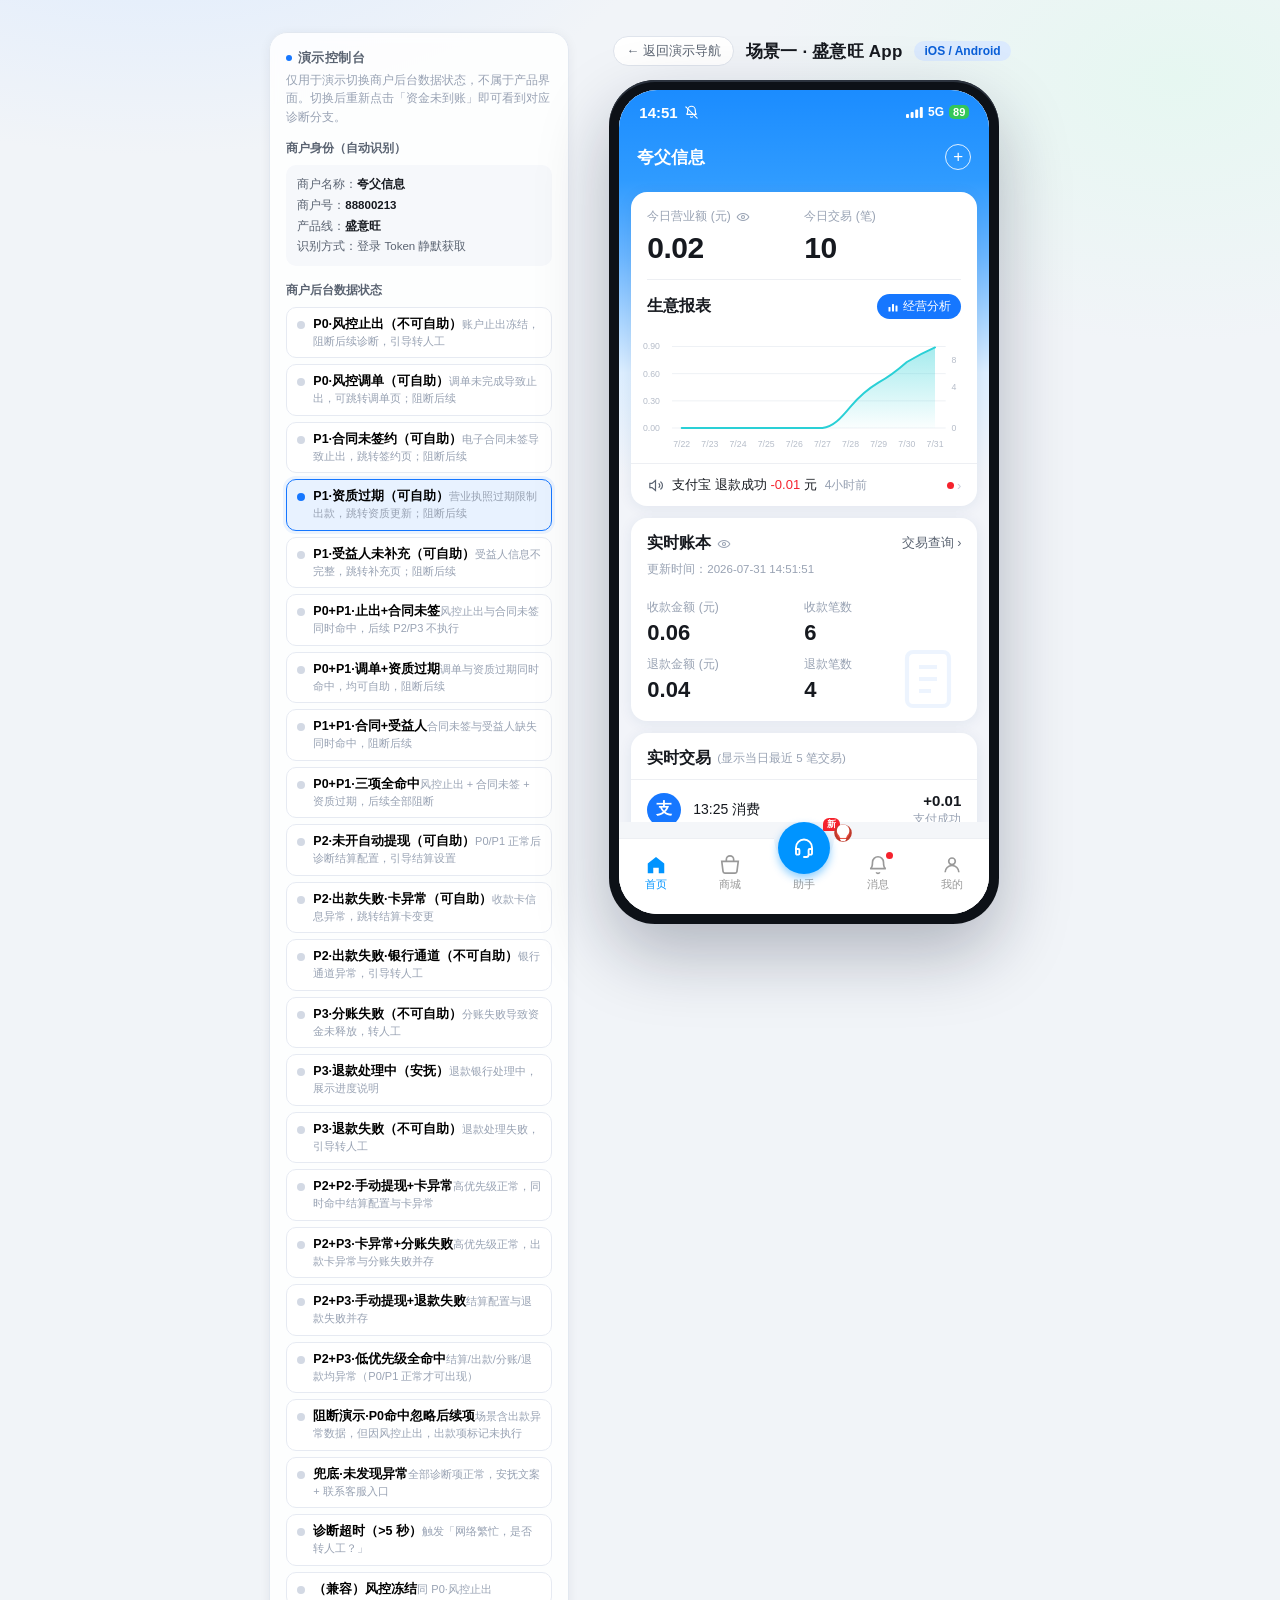
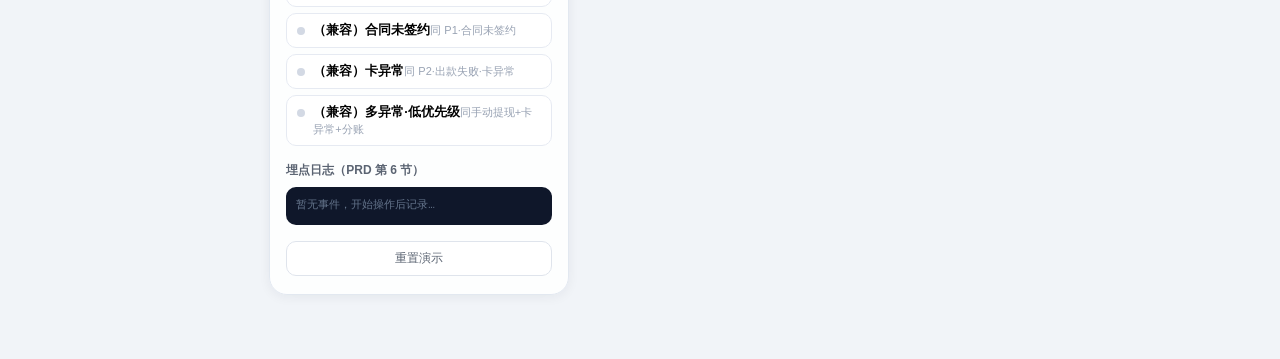
==== commit 9644d318: "Update diagnosis priority flow, hjUserData mapping, exit feedback, and public GitHub Pages report li" ====
--- a/app.html
+++ b/app.html
@@ -5,8 +5,8 @@
 <meta name="viewport" content="width=device-width, initial-scale=1, viewport-fit=cover">
 <title>盛意旺 App · 自助服务助手（演示）</title>
 <link rel="stylesheet" href="https://cdn.jsdelivr.net/npm/bootstrap-icons@1.11.3/font/bootstrap-icons.min.css">
-<link rel="stylesheet" href="assets/css/base.css?v=rediag1">
-<link rel="stylesheet" href="assets/css/app.css?v=tab5">
+<link rel="stylesheet" href="assets/css/base.css?v=card1">
+<link rel="stylesheet" href="assets/css/app.css?v=settle2">
   <link rel="stylesheet" href="assets/annotation/product-annotation.css">
 </head>
 <body>
@@ -226,18 +226,63 @@
         </section>
 
         <section class="view" data-view="me">
-          <div class="asst-nav">
-            <div data-statusbar="light"></div>
-            <div class="nav-bar">我的</div>
-          </div>
-          <div class="view-body stub-page">
-            <div class="stub-card">
-              <div class="stub-ico me">我</div>
-              <h2>我的</h2>
-              <p>演示环境底导路由占位页，正式环境展示商户中心。</p>
-            </div>
-          </div>
+          <div class="me-top">
+            <div data-statusbar="light"></div>
+            <div class="me-nav">我的</div>
+          </div>
+          <div class="view-body me-body" id="meBody"></div>
           <nav class="tabbar" data-tabbar></nav>
+        </section>
+
+        <!-- ---------------- 我的账户 ---------------- -->
+        <section class="view" data-view="account">
+          <div class="asst-nav">
+            <div data-statusbar="light"></div>
+            <div class="nav-bar">
+              <div class="nav-left"><button data-act="back-me" type="button" aria-label="返回">‹</button></div>
+              <span class="nav-title">我的账户</span>
+            </div>
+          </div>
+          <div class="view-body acct-body" id="accountBody"></div>
+        </section>
+
+        <!-- ---------------- 结算设置 ---------------- -->
+        <section class="view" data-view="settle-settings">
+          <div class="asst-nav">
+            <div data-statusbar="light"></div>
+            <div class="nav-bar">
+              <div class="nav-left"><button data-act="back-account" type="button" aria-label="返回">‹</button></div>
+              <span class="nav-title">结算设置
+                <span class="tooltip-icon"><i class="bi bi-lightbulb-fill"></i></span>
+                <div class="product-tip"><div class="product-tip-content">可查看结算周期（只读），修改日切时间、自动结算开关与留存金额；关闭自动结算时可发起自助结算。修改记录可追溯变更前后值。</div></div>
+              </span>
+            </div>
+          </div>
+          <div class="view-body settle-body" id="settleSettingsBody"></div>
+        </section>
+
+        <!-- ---------------- 自助结算 ---------------- -->
+        <section class="view" data-view="settle-self">
+          <div class="asst-nav">
+            <div data-statusbar="light"></div>
+            <div class="nav-bar">
+              <div class="nav-left"><button data-act="back-settle-settings" type="button" aria-label="返回">‹</button></div>
+              <span class="nav-title">自助结算</span>
+            </div>
+          </div>
+          <div class="view-body settle-body" id="settleSelfBody"></div>
+        </section>
+
+        <!-- ---------------- 结算修改记录 ---------------- -->
+        <section class="view" data-view="settle-history">
+          <div class="asst-nav">
+            <div data-statusbar="light"></div>
+            <div class="nav-bar">
+              <div class="nav-left"><button data-act="back-settle-settings" type="button" aria-label="返回">‹</button></div>
+              <span class="nav-title">修改记录</span>
+            </div>
+          </div>
+          <div class="view-body settle-body" id="settleHistoryBody"></div>
         </section>
 
         <!-- ---------------- 自助服务助手首页 ---------------- -->
@@ -282,7 +327,7 @@
               <span class="nav-title">智能诊断
                 <span class="tooltip-icon"><i class="bi bi-lightbulb-fill"></i></span>
                 <div class="product-tip">
-                  <div class="product-tip-content">诊断引擎并行查询风控、资质、结算配置、出款批次、分账 5 个系统，命中首个阻断异常即终止后续查询并返回结论，目标 10 秒内出结果。</div>
+                  <div class="product-tip-content">诊断引擎先同时查 P0/P1（风控、合同、资质）；命中阻断异常则终止后续；无异常再查 P2/P3（结算配置、出款批次、分账、退款），共 7 项，目标 10 秒内出结果。</div>
                 </div>
               </span>
             </div>
@@ -299,7 +344,7 @@
               <span class="nav-title">诊断报告
                 <span class="tooltip-icon"><i class="bi bi-lightbulb-fill"></i></span>
                 <div class="product-tip">
-                  <div class="product-tip-content">结果页分三种形态：命中异常且可自助（主按钮跳转修复页）、命中异常不可自助（引导转人工）、未发现异常（安抚文案+稍后查看）。</div>
+                  <div class="product-tip-content">结果页分三种形态：命中异常且可自助、命中异常不可自助、未发现异常。用户点击返回/稍后查看退出诊断报告时弹出「已解决/未解决」反馈，埋点记录商户号、流水号、报告链接与反馈结果。</div>
                 </div>
               </span>
             </div>
@@ -319,7 +364,7 @@
               <span class="nav-title">在线客服
                 <span class="tooltip-icon"><i class="bi bi-lightbulb-fill"></i></span>
                 <div class="product-tip">
-                  <div class="product-tip-content">转人工时自动携带诊断快照（商户号、产品线、诊断流水号、5 项排查结果、用户操作与反馈），客服工作台同屏展示，无需商户重复描述。</div>
+                  <div class="product-tip-content">转人工时自动携带诊断快照（商户号、产品线、诊断流水号、7 项排查结果、用户操作与反馈），客服工作台同屏展示，无需商户重复描述。</div>
                 </div>
               </span>
             </div>
@@ -338,9 +383,10 @@
 </div>
 
 <script src="assets/js/annotation.js?v=ro1"></script>
-<script src="assets/js/mock.js?v=payout2"></script>
-<script src="assets/js/assistant.js?v=rediag1"></script>
-<script src="assets/js/app.js?v=ro1"></script>
+<script src="assets/js/mock.js?v=card1"></script>
+<script src="assets/js/assistant.js?v=card1"></script>
+<script src="assets/js/settle-settings.js?v=2"></script>
+<script src="assets/js/app.js?v=settle2"></script>
   <script src="assets/annotation/product-annotation.js" defer></script>
 </body>
 </html>
--- a/assets/css/base.css
+++ b/assets/css/base.css
@@ -906,6 +906,206 @@
   margin: 12px 0 4px;
   line-height: 1.6;
 }
+
+/* 多商户诊断 / 异常置顶卡片 */
+.multi-banner {
+  font-size: 12.5px;
+  color: #0a5fd8;
+  background: var(--brand-soft);
+  border-radius: 10px;
+  padding: 10px 12px;
+  margin-bottom: 14px;
+  line-height: 1.7;
+}
+
+.mch-sec { margin-bottom: 14px; }
+.mch-sec-head {
+  background: var(--card);
+  border-radius: var(--r-lg);
+  box-shadow: var(--shadow-card);
+  padding: 12px 14px;
+  margin-bottom: 10px;
+  display: flex;
+  flex-direction: column;
+  gap: 3px;
+}
+.mch-sec-name { font-size: 14.5px; font-weight: 700; }
+.mch-sec-id, .mch-sec-trace { font-size: 12px; color: var(--text-3); }
+
+/* 多商户：一商户一诊断卡片，默认仅展开第一张 */
+.mch-diag-list { display: flex; flex-direction: column; gap: 10px; margin-bottom: 4px; }
+
+.mch-diag-card {
+  background: var(--card);
+  border-radius: var(--r-lg);
+  box-shadow: var(--shadow-card);
+  border: 1px solid #e6ebf3;
+  overflow: hidden;
+}
+.mch-diag-card.has-abn { border-color: #ffd0d0; }
+.mch-diag-card.is-ok { border-color: #c6f0dc; }
+
+.mch-diag-summary {
+  list-style: none;
+  padding: 14px;
+  cursor: pointer;
+  display: block;
+}
+.mch-diag-summary::-webkit-details-marker { display: none; }
+
+.mds-top {
+  display: flex;
+  align-items: center;
+  gap: 8px;
+}
+.mds-name {
+  font-size: 15px;
+  font-weight: 700;
+  flex: 1;
+  min-width: 0;
+  overflow: hidden;
+  text-overflow: ellipsis;
+  white-space: nowrap;
+}
+.mds-badge {
+  flex: 0 0 auto;
+  font-size: 11px;
+  font-weight: 700;
+  padding: 3px 8px;
+  border-radius: 6px;
+  background: var(--danger-soft);
+  color: var(--danger);
+}
+.mch-diag-card.is-ok .mds-badge {
+  background: var(--success-soft);
+  color: var(--success);
+}
+.mch-diag-summary .caret {
+  flex: 0 0 auto;
+  color: #c6cdd8;
+  transition: transform 0.2s;
+  font-size: 14px;
+}
+.mch-diag-card[open] > .mch-diag-summary .caret { transform: rotate(180deg); }
+
+.mds-meta {
+  font-size: 12px;
+  color: var(--text-3);
+  margin-top: 6px;
+  line-height: 1.5;
+}
+.mds-result {
+  margin-top: 8px;
+  font-size: 13px;
+  color: var(--text-1);
+  line-height: 1.6;
+  padding: 8px 10px;
+  border-radius: 8px;
+  background: #f7f9fc;
+}
+.mch-diag-card.has-abn .mds-result {
+  background: var(--danger-soft);
+  color: #a8071a;
+}
+.mch-diag-card.is-ok .mds-result {
+  background: var(--success-soft);
+  color: #006644;
+}
+
+.mch-diag-body {
+  padding: 0 14px 14px;
+  border-top: 1px solid var(--line);
+}
+.mch-diag-body .res-card { margin-top: 12px; }
+.mch-diag-body .abn-list { margin-top: 4px; }
+.mch-diag-body .collapse { margin-top: 10px; }
+
+.abn-list { margin-bottom: 10px; }
+.abn-title {
+  font-size: 13px;
+  font-weight: 700;
+  color: var(--text-2);
+  margin: 4px 2px 8px;
+  display: flex;
+  align-items: center;
+  gap: 6px;
+}
+.abn-empty {
+  font-size: 12.5px;
+  color: var(--success);
+  background: var(--success-soft);
+  border-radius: 10px;
+  padding: 10px 12px;
+  margin-bottom: 10px;
+}
+
+.abn-card {
+  background: var(--card);
+  border-radius: var(--r-lg);
+  box-shadow: var(--shadow-card);
+  margin-bottom: 8px;
+  border: 1px solid #ffe1e1;
+  overflow: hidden;
+}
+.abn-card.is-done { border-color: #c6f0dc; }
+.abn-card > summary {
+  list-style: none;
+  padding: 12px 14px;
+  display: grid;
+  grid-template-columns: auto 1fr auto;
+  grid-template-rows: auto auto;
+  gap: 2px 8px;
+  cursor: pointer;
+  align-items: center;
+}
+.abn-card > summary::-webkit-details-marker { display: none; }
+.abn-badge {
+  grid-row: 1 / span 2;
+  font-size: 10.5px;
+  font-weight: 700;
+  padding: 4px 7px;
+  border-radius: 6px;
+  background: var(--danger-soft);
+  color: var(--danger);
+  white-space: nowrap;
+}
+.abn-card.is-done .abn-badge {
+  background: var(--success-soft);
+  color: var(--success);
+}
+.abn-name { font-size: 14px; font-weight: 700; }
+.abn-sum { grid-column: 2; font-size: 12px; color: var(--text-2); line-height: 1.5; }
+.abn-card > summary .caret {
+  grid-row: 1 / span 2;
+  grid-column: 3;
+  color: #c6cdd8;
+  transition: transform 0.2s;
+}
+.abn-card[open] > summary .caret { transform: rotate(180deg); }
+.abn-body { padding: 0 14px 14px; border-top: 1px solid var(--line); }
+.abn-detail { font-size: 13px; line-height: 1.75; margin: 10px 0 8px; }
+.abn-done-tip {
+  margin-top: 10px;
+  font-size: 12.5px;
+  color: var(--success);
+  background: var(--success-soft);
+  border-radius: 8px;
+  padding: 8px 10px;
+}
+.abn-body .btn { margin-top: 10px; }
+
+.plog {
+  background: var(--card);
+  border-radius: var(--r-lg);
+  box-shadow: var(--shadow-card);
+  padding: 12px 14px;
+  margin: 12px 0;
+}
+.plog-title { font-size: 13px; font-weight: 700; color: var(--text-2); margin-bottom: 8px; }
+.plog-item { padding: 8px 0; border-bottom: 1px dashed var(--line); }
+.plog-item:last-child { border-bottom: 0; }
+.plog-main { font-size: 13px; line-height: 1.55; }
+.plog-sub { font-size: 11.5px; color: var(--text-3); margin-top: 2px; }
 
 .trace-foot {
   font-size: 11px;
@@ -1317,6 +1517,196 @@
   box-sizing: border-box;
 }
 
+/* ------------------------------ 结算卡信息变更申请（App / 小程序） ------------------------------ */
+
+.scc-nav {
+  flex: 0 0 auto;
+  height: 44px;
+  display: flex;
+  align-items: center;
+  padding: 0 8px 0 4px;
+  background: #fff;
+  border-bottom: 1px solid var(--line);
+  position: relative;
+}
+.scc-nav > button {
+  width: 40px;
+  height: 40px;
+  border: 0;
+  background: transparent;
+  font-size: 26px;
+  color: #333;
+  line-height: 1;
+  cursor: pointer;
+  z-index: 2;
+}
+.scc-nav-title {
+  position: absolute;
+  left: 50%;
+  transform: translateX(-50%);
+  font-size: 16px;
+  font-weight: 600;
+  color: var(--text-1);
+  display: inline-flex;
+  align-items: center;
+  gap: 4px;
+  max-width: 70%;
+  white-space: nowrap;
+}
+
+.scc-body {
+  background: #f5f6f8;
+  padding: 0 0 28px;
+}
+
+.scc-page { padding-bottom: 8px; }
+
+.scc-alert {
+  margin: 12px 14px 0;
+  background: var(--danger-soft);
+  color: #a8071a;
+  border-radius: 10px;
+  padding: 10px 12px;
+  font-size: 12.5px;
+  line-height: 1.65;
+}
+
+.scc-section {
+  background: #fff;
+  margin-top: 10px;
+  padding: 14px 16px 16px;
+}
+.scc-sec-title {
+  font-size: 13px;
+  color: var(--text-3);
+  margin-bottom: 12px;
+}
+.scc-label {
+  font-size: 14px;
+  color: var(--text-1);
+  margin-bottom: 10px;
+}
+.scc-types {
+  display: flex;
+  flex-wrap: wrap;
+  gap: 10px;
+}
+.scc-type {
+  position: relative;
+  border: 1.5px solid #dfe3ea;
+  background: #fff;
+  border-radius: 8px;
+  padding: 11px 14px;
+  font-size: 13.5px;
+  color: var(--text-1);
+  cursor: pointer;
+  min-width: calc(50% - 5px);
+  text-align: left;
+  line-height: 1.4;
+}
+.scc-type:nth-child(3) { min-width: calc(50% - 5px); }
+.scc-type.is-on {
+  border-color: #1677ff;
+  color: #1677ff;
+  background: #f5f9ff;
+}
+.scc-check {
+  display: none;
+  position: absolute;
+  right: 0;
+  bottom: 0;
+  width: 0;
+  height: 0;
+  border-style: solid;
+  border-width: 0 0 18px 18px;
+  border-color: transparent transparent #1677ff transparent;
+}
+.scc-type.is-on .scc-check { display: block; }
+.scc-type.is-on .scc-check::after {
+  content: "";
+  position: absolute;
+  left: -10px;
+  top: 8px;
+  width: 5px;
+  height: 8px;
+  border: solid #fff;
+  border-width: 0 1.6px 1.6px 0;
+  transform: rotate(45deg);
+}
+
+.scc-form {
+  background: #fff;
+  margin-top: 10px;
+  padding: 0 16px;
+}
+.scc-row {
+  display: flex;
+  align-items: center;
+  min-height: 50px;
+  border-bottom: 1px solid #f0f2f5;
+  gap: 12px;
+}
+.scc-row:last-child { border-bottom: 0; }
+.scc-row.is-link { cursor: pointer; }
+.scc-k {
+  flex: 0 0 108px;
+  font-size: 14px;
+  color: var(--text-1);
+}
+.scc-v {
+  flex: 1;
+  font-size: 14px;
+  color: var(--text-1);
+  text-align: right;
+  word-break: break-all;
+}
+.scc-v.placeholder { color: #c0c6d0; }
+.scc-v.is-ro { color: var(--text-2); }
+.scc-input {
+  flex: 1;
+  border: 0;
+  outline: none;
+  font-size: 14px;
+  text-align: right;
+  background: transparent;
+  color: var(--text-1);
+  min-width: 0;
+}
+.scc-input::placeholder { color: #c0c6d0; }
+.scc-arrow {
+  color: #c6cdd8;
+  font-size: 18px;
+  flex: 0 0 auto;
+}
+
+.scc-submit-wrap {
+  padding: 20px 16px 8px;
+}
+.scc-foot {
+  text-align: center;
+  font-size: 11.5px;
+  color: var(--text-3);
+  padding: 4px 16px 8px;
+}
+
+.scc-bank-list {
+  display: flex;
+  flex-direction: column;
+  max-height: 280px;
+  overflow: auto;
+}
+.scc-bank-item {
+  border: 0;
+  border-bottom: 1px solid #f0f2f5;
+  background: #fff;
+  text-align: left;
+  padding: 14px 4px;
+  font-size: 14.5px;
+  cursor: pointer;
+}
+.scc-bank-item:last-child { border-bottom: 0; }
+.scc-bank-item:active { background: #f7f9fc; }
+
 /* ------------------------------ 调单详情（对齐小程序截图） ------------------------------ */
 
 .ro-page {
--- a/assets/css/app.css
+++ b/assets/css/app.css
@@ -360,6 +360,495 @@
 .stub-card h2 { font-size: 18px; margin-bottom: 8px; }
 .stub-card p { font-size: 13px; color: var(--text-3); line-height: 1.7; }
 
+/* ------------------------------ 我的 / 我的账户 / 结算设置 ------------------------------ */
+
+.me-top {
+  flex: 0 0 auto;
+  background: linear-gradient(180deg, #e8f3ff 0%, #f5f8fc 100%);
+}
+.me-nav {
+  height: 44px;
+  display: grid;
+  place-items: center;
+  font-size: 17px;
+  font-weight: 600;
+  color: var(--text-1);
+}
+.me-body {
+  background: linear-gradient(180deg, #f5f8fc 0%, #f2f4f9 120px, #f2f4f9 100%);
+  padding: 8px 14px 20px;
+}
+
+.me-profile {
+  display: flex;
+  gap: 12px;
+  align-items: flex-start;
+  padding: 8px 4px 16px;
+}
+.me-avatar {
+  width: 54px; height: 54px;
+  border-radius: 50%;
+  background: linear-gradient(135deg, #4da3ff, #1677ff);
+  display: grid;
+  place-items: center;
+  flex: 0 0 auto;
+  box-shadow: 0 6px 14px rgba(22, 119, 255, 0.28);
+}
+.me-name {
+  font-size: 16px;
+  font-weight: 700;
+  display: flex;
+  align-items: center;
+  gap: 8px;
+  flex-wrap: wrap;
+  line-height: 1.35;
+}
+.me-role {
+  font-size: 11px;
+  font-weight: 600;
+  color: #1677ff;
+  background: #e8f2ff;
+  border-radius: 4px;
+  padding: 2px 6px;
+}
+.me-line {
+  font-size: 12px;
+  color: var(--text-3);
+  margin-top: 4px;
+  display: flex;
+  align-items: center;
+  gap: 4px;
+}
+.me-copy {
+  border: 0;
+  background: transparent;
+  color: #b0b8c4;
+  font-size: 12px;
+  padding: 0 2px;
+  cursor: pointer;
+}
+
+.me-balance {
+  width: 100%;
+  border: 0;
+  border-radius: 14px;
+  padding: 16px 18px;
+  background: linear-gradient(135deg, #3d9bff 0%, #1677ff 55%, #0d6ef0 100%);
+  color: #fff;
+  display: flex;
+  align-items: center;
+  text-align: left;
+  box-shadow: 0 10px 22px rgba(22, 119, 255, 0.28);
+  margin-bottom: 12px;
+  cursor: pointer;
+}
+.mb-left { flex: 1; min-width: 0; }
+.mb-label {
+  font-size: 13px;
+  opacity: 0.95;
+  display: flex;
+  align-items: center;
+  gap: 6px;
+}
+.mb-eye { opacity: 0.9; cursor: pointer; }
+.me-balance .tooltip-icon,
+.acct-row .tooltip-icon { color: #fff; }
+.acct-row .tooltip-icon { color: #faad14; }
+.mb-num {
+  font-size: 30px;
+  font-weight: 700;
+  font-family: var(--font-num);
+  margin-top: 6px;
+  letter-spacing: -0.4px;
+}
+.mb-arrow { font-size: 26px; opacity: 0.85; line-height: 1; }
+
+.me-shortcuts {
+  background: #fff;
+  border-radius: 14px;
+  padding: 16px 8px 12px;
+  display: grid;
+  grid-template-columns: repeat(4, 1fr);
+  gap: 4px;
+  margin-bottom: 12px;
+  box-shadow: 0 2px 12px rgba(16, 30, 54, 0.04);
+  position: relative;
+}
+.me-sc {
+  border: 0;
+  background: transparent;
+  display: flex;
+  flex-direction: column;
+  align-items: center;
+  gap: 8px;
+  position: relative;
+  cursor: pointer;
+  padding: 4px;
+}
+.sc-ico {
+  width: 42px; height: 42px;
+  border-radius: 50%;
+  color: #fff;
+  display: grid;
+  place-items: center;
+  font-size: 15px;
+  font-weight: 700;
+}
+.sc-txt { font-size: 12px; color: var(--text-1); }
+.sc-badge {
+  position: absolute;
+  top: 0; right: 10px;
+  font-style: normal;
+  font-size: 9px;
+  background: #ff4d4f;
+  color: #fff;
+  border-radius: 6px;
+  padding: 1px 4px;
+}
+
+.me-menu {
+  background: #fff;
+  border-radius: 14px;
+  overflow: hidden;
+  box-shadow: 0 2px 12px rgba(16, 30, 54, 0.04);
+}
+.me-menu-row {
+  width: 100%;
+  border: 0;
+  background: #fff;
+  display: flex;
+  align-items: center;
+  gap: 10px;
+  padding: 15px 14px;
+  border-bottom: 1px solid #f0f2f5;
+  cursor: pointer;
+  text-align: left;
+}
+.me-menu-row.is-last { border-bottom: 0; }
+.mm-ico { color: #98a2b3; font-size: 14px; }
+.mm-txt { flex: 1; font-size: 14.5px; color: var(--text-1); }
+.mm-arrow { color: #c6cdd8; font-size: 18px; }
+
+.acct-body, .settle-body {
+  background: #f2f4f9;
+  padding: 14px 14px 28px;
+}
+
+.acct-bal-card {
+  background: linear-gradient(135deg, #3d9bff, #1677ff);
+  border-radius: 14px;
+  color: #fff;
+  padding: 18px 16px 16px;
+  margin-bottom: 12px;
+  box-shadow: 0 10px 22px rgba(22, 119, 255, 0.25);
+}
+.abc-label { font-size: 13px; display: flex; align-items: center; gap: 6px; opacity: 0.95; }
+.abc-num {
+  font-size: 36px;
+  font-weight: 700;
+  font-family: var(--font-num);
+  margin: 8px 0 14px;
+  letter-spacing: -0.5px;
+}
+.abc-sub {
+  display: flex;
+  justify-content: space-between;
+  font-size: 12.5px;
+  opacity: 0.92;
+}
+
+.acct-card {
+  background: #fff;
+  border-radius: 14px;
+  padding: 14px 16px;
+  margin-bottom: 12px;
+  box-shadow: 0 2px 12px rgba(16, 30, 54, 0.04);
+}
+.ac-head {
+  display: flex;
+  align-items: center;
+  justify-content: space-between;
+  font-size: 14px;
+  font-weight: 700;
+  margin-bottom: 10px;
+}
+.ac-link {
+  border: 0;
+  background: transparent;
+  color: var(--brand);
+  font-size: 13px;
+  font-weight: 600;
+  cursor: pointer;
+}
+.ac-no {
+  font-size: 20px;
+  font-weight: 700;
+  font-family: var(--font-num);
+  letter-spacing: 0.5px;
+}
+.ac-bank {
+  margin-top: 8px;
+  font-size: 12.5px;
+  color: var(--text-3);
+}
+
+.acct-list {
+  background: #fff;
+  border-radius: 14px;
+  overflow: hidden;
+  box-shadow: 0 2px 12px rgba(16, 30, 54, 0.04);
+}
+.acct-row {
+  width: 100%;
+  border: 0;
+  background: #fff;
+  padding: 15px 14px;
+  display: flex;
+  align-items: center;
+  gap: 6px;
+  font-size: 14.5px;
+  color: var(--text-1);
+  border-bottom: 1px solid #f0f2f5;
+  cursor: pointer;
+  text-align: left;
+}
+.acct-row:last-child { border-bottom: 0; }
+.acct-row > span:last-child {
+  margin-left: auto;
+  color: #c6cdd8;
+  font-size: 18px;
+}
+
+.ss-card {
+  background: #fff;
+  border-radius: 14px;
+  padding: 4px 16px;
+  box-shadow: 0 2px 12px rgba(16, 30, 54, 0.04);
+  margin-bottom: 14px;
+}
+.ss-row {
+  display: flex;
+  align-items: center;
+  gap: 12px;
+  min-height: 52px;
+  border-bottom: 1px solid #f0f2f5;
+  padding: 8px 0;
+}
+.ss-row:last-child { border-bottom: 0; }
+.ss-label { flex: 0 0 118px; font-size: 14px; color: var(--text-1); }
+.ss-value {
+  flex: 1;
+  text-align: right;
+  font-size: 14px;
+  color: var(--text-2);
+  display: flex;
+  align-items: center;
+  justify-content: flex-end;
+  gap: 8px;
+}
+.ss-tag {
+  font-style: normal;
+  font-size: 10.5px;
+  color: var(--text-3);
+  background: #f1f3f7;
+  border-radius: 4px;
+  padding: 2px 6px;
+}
+.ss-select, .ss-input {
+  flex: 1;
+  min-width: 0;
+  height: 36px;
+  border: 1px solid #e3e8f0;
+  border-radius: 8px;
+  padding: 0 10px;
+  font-size: 13.5px;
+  text-align: right;
+  background: #fff;
+  color: var(--text-1);
+  outline: none;
+}
+.ss-select:focus, .ss-input:focus {
+  border-color: var(--brand);
+  box-shadow: 0 0 0 3px rgba(22, 119, 255, 0.1);
+}
+.ss-switch {
+  width: 48px;
+  height: 28px;
+  border-radius: 999px;
+  border: 0;
+  background: #d9dee7;
+  position: relative;
+  cursor: pointer;
+  margin-left: auto;
+  transition: background 0.2s;
+  flex: 0 0 auto;
+}
+.ss-switch::after {
+  content: "";
+  position: absolute;
+  width: 24px; height: 24px;
+  border-radius: 50%;
+  background: #fff;
+  top: 2px; left: 2px;
+  box-shadow: 0 2px 6px rgba(0,0,0,0.15);
+  transition: transform 0.2s;
+}
+.ss-switch.is-on { background: #1677ff; }
+.ss-switch.is-on::after { transform: translateX(20px); }
+
+.ss-self-wrap {
+  padding: 8px 0 14px;
+  border-bottom: 1px solid #f0f2f5;
+}
+.ss-hint {
+  margin: 8px 0 0;
+  font-size: 12px;
+  color: var(--text-3);
+  line-height: 1.6;
+}
+.ss-actions {
+  display: flex;
+  flex-direction: column;
+  gap: 10px;
+  margin-top: 4px;
+}
+.ss-foot {
+  margin-top: 14px;
+  font-size: 11.5px;
+  color: var(--text-3);
+  text-align: center;
+  line-height: 1.7;
+}
+
+.sh-item {
+  padding: 12px 0;
+  border-bottom: 1px dashed #eef1f6;
+}
+.sh-item:last-child { border-bottom: 0; }
+.sh-top {
+  display: flex;
+  justify-content: space-between;
+  gap: 10px;
+  font-size: 13.5px;
+}
+.sh-top span { color: var(--text-3); font-size: 12px; white-space: nowrap; }
+.sh-chg {
+  margin-top: 8px;
+  font-size: 12.5px;
+  display: flex;
+  align-items: center;
+  gap: 8px;
+  flex-wrap: wrap;
+  line-height: 1.5;
+}
+.sh-chg .before { color: var(--text-3); text-decoration: line-through; }
+.sh-chg .arrow { color: #c6cdd8; }
+.sh-chg .after { color: var(--brand-strong); font-weight: 600; }
+
+.sf-steps {
+  display: flex;
+  align-items: center;
+  justify-content: space-between;
+  background: #fff;
+  border-radius: 14px;
+  padding: 14px 12px;
+  margin-bottom: 12px;
+  box-shadow: 0 2px 12px rgba(16, 30, 54, 0.04);
+}
+.sf-step {
+  display: flex;
+  flex-direction: column;
+  align-items: center;
+  gap: 6px;
+  font-size: 11.5px;
+  color: var(--text-3);
+  flex: 0 0 auto;
+}
+.sf-step i {
+  width: 24px; height: 24px;
+  border-radius: 50%;
+  background: #eef1f6;
+  color: var(--text-3);
+  display: grid;
+  place-items: center;
+  font-style: normal;
+  font-size: 12px;
+  font-weight: 700;
+}
+.sf-step.on { color: var(--brand-strong); }
+.sf-step.on i { background: var(--brand); color: #fff; }
+.sf-step.done { color: var(--success); }
+.sf-step.done i { background: var(--success); color: #fff; }
+.sf-line {
+  flex: 1;
+  height: 1px;
+  background: #e6ebf3;
+  margin: 0 6px 18px;
+}
+.sf-avail {
+  font-size: 13px;
+  color: var(--text-2);
+  padding: 10px 0 4px;
+  display: flex;
+  justify-content: space-between;
+  align-items: baseline;
+}
+.sf-avail b {
+  font-size: 22px;
+  color: var(--brand-strong);
+  font-family: var(--font-num);
+}
+.sf-result { text-align: center; padding: 12px 8px 4px; }
+.sf-ok {
+  width: 64px; height: 64px;
+  border-radius: 50%;
+  margin: 8px auto 14px;
+  background: linear-gradient(135deg, #4ddba4, #00b578);
+  color: #fff;
+  display: grid;
+  place-items: center;
+  font-size: 30px;
+  box-shadow: 0 8px 20px rgba(0, 181, 120, 0.28);
+}
+.sf-result h2 { font-size: 18px; margin: 0 0 8px; }
+.sf-result > p { font-size: 13px; color: var(--text-2); line-height: 1.7; margin: 0; }
+
+.ss-diag-tip {
+  background: var(--brand-soft);
+  color: #0a5fd8;
+  border-radius: 10px;
+  padding: 10px 12px;
+  font-size: 12.5px;
+  line-height: 1.65;
+  margin-bottom: 12px;
+}
+
+.mp-settle-banner {
+  margin: 12px 14px 0;
+  background: #e8f2ff;
+  color: #0a5fd8;
+  border-radius: 10px;
+  padding: 10px 12px;
+  font-size: 12.5px;
+  line-height: 1.65;
+  display: flex;
+  align-items: center;
+  gap: 6px;
+}
+
+.settle-body .code-btn {
+  flex: 0 0 auto;
+  border: 0;
+  background: transparent;
+  color: var(--brand);
+  font-size: 13px;
+  font-weight: 600;
+  padding: 0 0 0 10px;
+  white-space: nowrap;
+  cursor: pointer;
+}
+.settle-body .code-btn:disabled { color: var(--text-3); }
+
 /* 助手页头部导航（App 内） */
 .asst-nav {
   flex: 0 0 auto;
